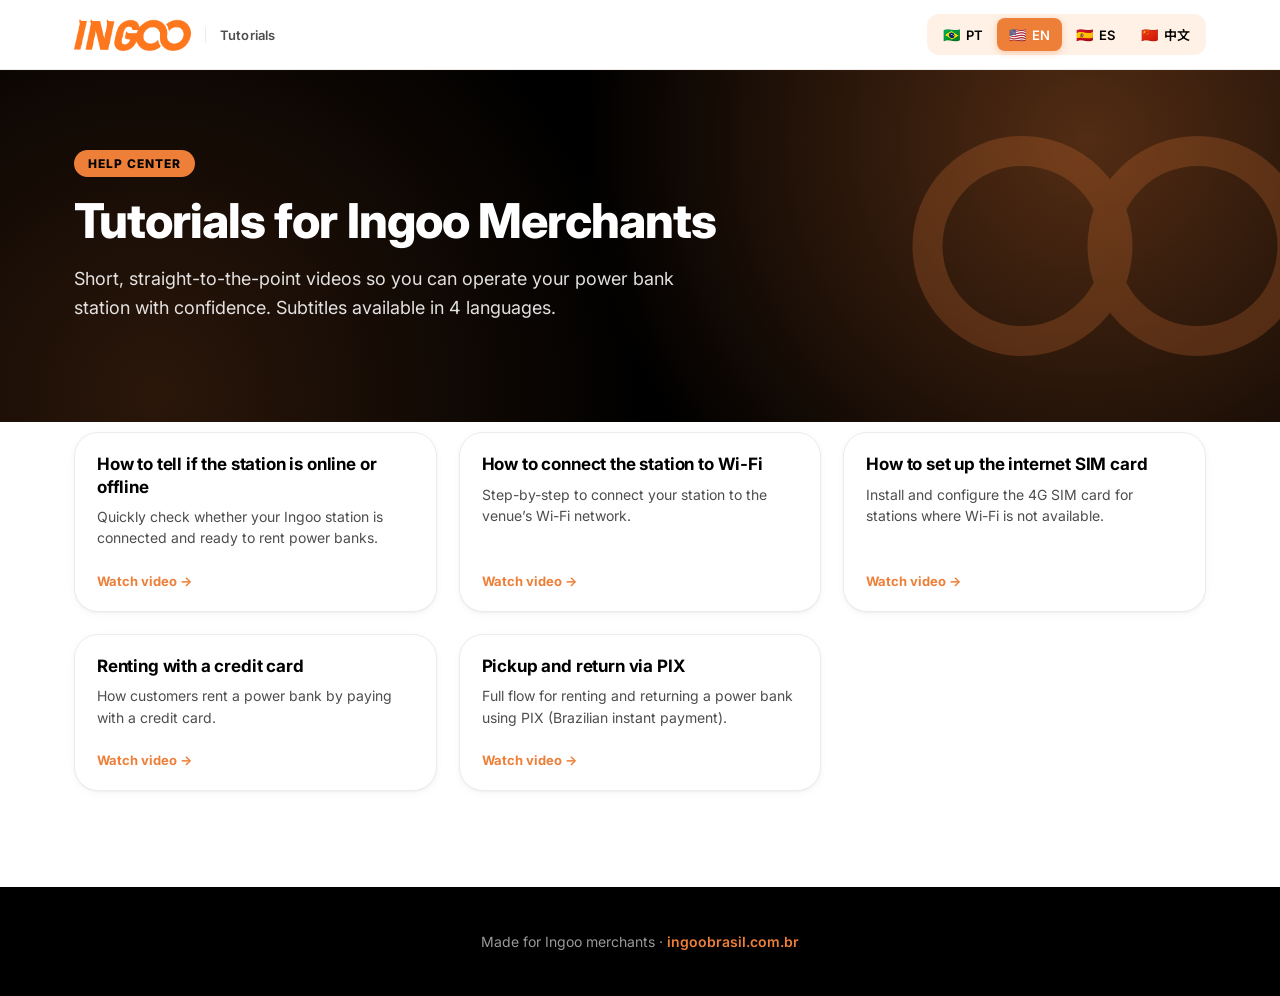
==== docs/index.html @ 46e0332b "Identidade visual Ingoo: logo no header, paleta laranja/preto/branco - Header branco com logo oficia" ====
<!DOCTYPE html>
<html lang="pt-BR">
<head>
  <meta charset="UTF-8" />
  <meta name="viewport" content="width=device-width, initial-scale=1.0" />
  <meta name="theme-color" content="#ED7F39" />
  <title>Ingoo · Tutoriais para Comerciantes</title>
  <meta name="description" content="Aprenda a operar sua máquina Ingoo: WiFi, chip, status online/offline, aluguel no cartão e retirada via PIX." />
  <link rel="preconnect" href="https://fonts.googleapis.com" />
  <link rel="preconnect" href="https://fonts.gstatic.com" crossorigin />
  <link href="https://fonts.googleapis.com/css2?family=Inter:wght@400;500;600;700;800&family=Noto+Sans+SC:wght@400;600;700&display=swap" rel="stylesheet" />
  <link rel="stylesheet" href="styles.css" />
  <link rel="icon" type="image/svg+xml" href="data:image/svg+xml,%3Csvg xmlns='http://www.w3.org/2000/svg' viewBox='0 0 64 64'%3E%3Crect width='64' height='64' rx='14' fill='%23ED7F39'/%3E%3Cg fill='%23fff' transform='translate(8 22)'%3E%3Ccircle cx='28' cy='10' r='9' fill='none' stroke='%23fff' stroke-width='4'/%3E%3Ccircle cx='42' cy='10' r='9' fill='none' stroke='%23fff' stroke-width='4'/%3E%3C/g%3E%3C/svg%3E" />
</head>
<body>
  <header class="site-header">
    <div class="container header-inner">
      <a href="#" class="brand" aria-label="Ingoo">
        <img class="brand-logo" src="images/ingoo-logo.png" alt="Ingoo" width="120" height="33" />
        <span class="brand-sub" data-i18n="brand_sub">Tutoriais</span>
      </a>
      <nav class="lang-switcher" aria-label="Idioma">
        <button class="lang-btn" data-lang="pt" aria-pressed="true">
          <span class="flag">🇧🇷</span><span>PT</span>
        </button>
        <button class="lang-btn" data-lang="en" aria-pressed="false">
          <span class="flag">🇺🇸</span><span>EN</span>
        </button>
        <button class="lang-btn" data-lang="es" aria-pressed="false">
          <span class="flag">🇪🇸</span><span>ES</span>
        </button>
        <button class="lang-btn" data-lang="zh" aria-pressed="false">
          <span class="flag">🇨🇳</span><span>中文</span>
        </button>
      </nav>
    </div>
  </header>

  <main>
    <section class="hero">
      <div class="container">
        <span class="eyebrow" data-i18n="hero_eyebrow">Central de ajuda</span>
        <h1 data-i18n="hero_title">Tutoriais para Comerciantes Ingoo</h1>
        <p class="hero-sub" data-i18n="hero_sub">
          Vídeos curtos e diretos para você operar sua máquina de power bank com confiança.
          Legendas disponíveis em 4 idiomas.
        </p>
      </div>
    </section>

    <section class="grid-section">
      <div class="container">
        <div class="tutorials-grid" id="tutorialsGrid"></div>
      </div>
    </section>
  </main>

  <div class="modal" id="videoModal" role="dialog" aria-modal="true" aria-hidden="true">
    <div class="modal-backdrop" data-close></div>
    <div class="modal-content">
      <button class="modal-close" data-close aria-label="Close">×</button>
      <h2 class="modal-title" id="modalTitle"></h2>
      <video id="modalVideo" controls preload="metadata" crossorigin="anonymous" playsinline></video>
      <p class="modal-hint" data-i18n="modal_hint">Dica: ative as legendas no botão CC do player.</p>
    </div>
  </div>

  <footer class="site-footer">
    <div class="container">
      <p>
        <span data-i18n="footer_made">Feito para os comerciantes Ingoo</span>
        · <a href="https://ingoobrasil.com.br" target="_blank" rel="noopener">ingoobrasil.com.br</a>
      </p>
    </div>
  </footer>

  <script src="i18n.js"></script>
  <script src="app.js"></script>
</body>
</html>
---- docs/styles.css ----
:root {
  /* Identidade Ingoo — laranja, preto, branco */
  --ingoo: #ED7F39;          /* laranja Ingoo (amostrado da logo oficial) */
  --ingoo-dark: #C95F1A;     /* laranja queimado (hover/sombras) */
  --ingoo-soft: #FFF1E5;     /* laranja muito claro (background suave) */
  --ingoo-tint: #FFE0C7;

  --surface: #ffffff;        /* branco puro */
  --surface-2: #ffffff;
  --ink: #000000;            /* preto puro */
  --ink-2: #4d4d4d;          /* preto suavizado para texto secundário */
  --line: #ECECEC;           /* cinza muito claro neutro */

  --radius: 16px;
  --radius-lg: 24px;
  --shadow-sm: 0 1px 2px rgba(0, 0, 0, .04), 0 2px 8px rgba(0, 0, 0, .04);
  --shadow-md: 0 6px 16px rgba(0, 0, 0, .08), 0 16px 40px rgba(0, 0, 0, .08);
}

* { box-sizing: border-box; }

html, body {
  margin: 0;
  padding: 0;
  font-family: 'Inter', 'Noto Sans SC', -apple-system, BlinkMacSystemFont, system-ui, sans-serif;
  color: var(--ink);
  background: var(--surface-2);
  -webkit-font-smoothing: antialiased;
  -moz-osx-font-smoothing: grayscale;
}

html[lang="zh"] body { font-family: 'Noto Sans SC', 'Inter', system-ui, sans-serif; }

body { min-height: 100vh; display: flex; flex-direction: column; }

.container {
  max-width: 1180px;
  margin: 0 auto;
  padding: 0 24px;
  width: 100%;
}

main { flex: 1; }

/* Header — branco, sticky, com logo Ingoo laranja */
.site-header {
  background: #fff;
  position: sticky;
  top: 0;
  z-index: 50;
  border-bottom: 1px solid var(--line);
  box-shadow: 0 1px 0 rgba(237, 127, 57, .04);
}
.header-inner {
  display: flex;
  align-items: center;
  justify-content: space-between;
  padding: 14px 24px;
  gap: 16px;
}
.brand {
  display: flex;
  align-items: center;
  gap: 14px;
  text-decoration: none;
  color: var(--ink);
}
.brand-logo {
  height: 32px;
  width: auto;
  display: block;
}
.brand-sub {
  font-size: 13px;
  font-weight: 600;
  color: var(--ink-2);
  padding-left: 14px;
  border-left: 1px solid var(--line);
  letter-spacing: .01em;
}

.lang-switcher {
  display: flex;
  gap: 2px;
  background: var(--ingoo-soft);
  padding: 4px;
  border-radius: 12px;
}
.lang-btn {
  display: inline-flex;
  align-items: center;
  gap: 6px;
  border: 0;
  background: transparent;
  color: var(--ingoo-deep);
  padding: 7px 12px;
  border-radius: 8px;
  font-weight: 600;
  font-size: 13px;
  cursor: pointer;
  font-family: inherit;
  transition: background .15s ease, color .15s ease, transform .15s ease;
}
.lang-btn:hover { background: rgba(237, 127, 57, .12); }
.lang-btn[aria-pressed="true"] {
  background: var(--ingoo);
  color: #fff;
  box-shadow: 0 2px 6px rgba(237, 127, 57, .35);
}
.lang-btn .flag { font-size: 14px; line-height: 1; }

/* Hero — preto sólido com acentos laranja */
.hero {
  background: #000;
  color: #fff;
  padding: 80px 0 100px;
  position: relative;
  overflow: hidden;
}
.hero::before {
  content: '';
  position: absolute;
  inset: 0;
  background:
    radial-gradient(circle at 85% 20%, rgba(237, 127, 57, .35) 0%, transparent 45%),
    radial-gradient(circle at 12% 92%, rgba(237, 127, 57, .18) 0%, transparent 42%);
  pointer-events: none;
}
.hero::after {
  /* Infinito laranja ao fundo, referência aos OO da logo */
  content: '';
  position: absolute;
  top: 50%;
  right: -100px;
  width: 540px;
  height: 250px;
  transform: translateY(-50%);
  background: url("data:image/svg+xml;utf8,<svg xmlns='http://www.w3.org/2000/svg' viewBox='0 0 200 100'><g fill='none' stroke='%23ED7F39' stroke-width='12' stroke-linecap='round'><circle cx='65' cy='50' r='38'/><circle cx='135' cy='50' r='38'/></g></svg>") no-repeat center / contain;
  opacity: .22;
  pointer-events: none;
}
.hero .container { position: relative; }
.eyebrow {
  display: inline-block;
  background: var(--ingoo);
  color: #000;
  padding: 6px 14px;
  border-radius: 999px;
  font-size: 12px;
  font-weight: 800;
  text-transform: uppercase;
  letter-spacing: .08em;
  margin-bottom: 18px;
}
.hero h1 {
  font-size: clamp(30px, 4.8vw, 48px);
  font-weight: 800;
  line-height: 1.08;
  letter-spacing: -.02em;
  margin: 0 0 18px;
  max-width: 760px;
}
.hero-sub {
  font-size: clamp(15px, 1.6vw, 18px);
  line-height: 1.6;
  color: rgba(255,255,255,.88);
  max-width: 620px;
  margin: 0;
}

/* Grid */
.grid-section {
  padding: 60px 0 96px;
  margin-top: -50px;
}
.tutorials-grid {
  display: grid;
  grid-template-columns: repeat(auto-fill, minmax(290px, 1fr));
  gap: 22px;
}

.card {
  background: var(--surface);
  border: 1px solid var(--line);
  border-radius: var(--radius-lg);
  overflow: hidden;
  display: flex;
  flex-direction: column;
  cursor: pointer;
  transition: transform .2s ease, box-shadow .2s ease, border-color .2s ease;
  box-shadow: var(--shadow-sm);
  text-align: left;
  font-family: inherit;
  color: inherit;
  padding: 0;
  width: 100%;
}
.card:hover {
  transform: translateY(-4px);
  box-shadow: var(--shadow-md);
  border-color: var(--ingoo-tint);
}
.card-thumb {
  position: relative;
  aspect-ratio: 16 / 10;
  background: #000;
  overflow: hidden;
}
.card-thumb svg.bg {
  position: absolute;
  inset: 0;
  width: 100%;
  height: 100%;
  opacity: .9;
}
.card-thumb .play {
  position: absolute;
  inset: 0;
  display: grid;
  place-items: center;
}
.card-thumb .play span {
  width: 60px;
  height: 60px;
  background: var(--ingoo);
  color: #fff;
  border-radius: 50%;
  display: grid;
  place-items: center;
  box-shadow: 0 10px 24px rgba(0,0,0,.35);
  transition: transform .2s ease, background .2s ease;
}
.card:hover .play span { background: #fff; color: var(--ingoo); }
.card:hover .play span { transform: scale(1.08); background: #fff; color: var(--ingoo); }
.card-thumb .play span::before {
  content: '';
  display: block;
  width: 0;
  height: 0;
  margin-left: 4px;
  border-left: 15px solid currentColor;
  border-top: 10px solid transparent;
  border-bottom: 10px solid transparent;
}
.card-thumb .badge {
  position: absolute;
  top: 14px;
  left: 14px;
  background: var(--ingoo);
  color: #000;
  font-size: 11px;
  font-weight: 800;
  padding: 5px 10px;
  border-radius: 999px;
  letter-spacing: .04em;
  text-transform: uppercase;
}
.card-body {
  padding: 20px 22px 22px;
  display: flex;
  flex-direction: column;
  gap: 8px;
  flex: 1;
}
.card-title {
  font-size: 17px;
  font-weight: 700;
  line-height: 1.3;
  margin: 0;
  letter-spacing: -.01em;
  color: var(--ink);
}
.card-desc {
  margin: 0;
  color: var(--ink-2);
  font-size: 14px;
  line-height: 1.55;
}
.card-foot {
  margin-top: auto;
  padding-top: 16px;
  display: flex;
  align-items: center;
  gap: 8px;
  color: var(--ingoo);
  font-weight: 700;
  font-size: 13px;
}

/* Modal */
.modal {
  position: fixed;
  inset: 0;
  z-index: 100;
  display: none;
  align-items: center;
  justify-content: center;
  padding: 16px;
}
.modal.open { display: flex; }
.modal-backdrop {
  position: absolute;
  inset: 0;
  background: rgba(0, 0, 0, .72);
  backdrop-filter: blur(6px);
}
.modal-content {
  position: relative;
  background: #000;
  border-radius: 20px;
  overflow: hidden;
  width: 100%;
  max-width: 960px;
  max-height: 90vh;
  display: flex;
  flex-direction: column;
  box-shadow: 0 30px 80px rgba(0,0,0,.45);
  animation: pop .2s ease;
}
@keyframes pop {
  from { transform: scale(.96); opacity: 0; }
  to { transform: scale(1); opacity: 1; }
}
.modal-title {
  color: #fff;
  margin: 0;
  padding: 18px 56px 18px 22px;
  font-size: 16px;
  font-weight: 600;
  background: rgba(255,255,255,.04);
  border-bottom: 1px solid rgba(255,255,255,.06);
}
.modal-close {
  position: absolute;
  top: 10px;
  right: 12px;
  background: rgba(255,255,255,.12);
  border: 0;
  color: #fff;
  width: 36px;
  height: 36px;
  border-radius: 50%;
  font-size: 22px;
  line-height: 1;
  cursor: pointer;
  z-index: 2;
  transition: background .15s;
}
.modal-close:hover { background: var(--ingoo); }
#modalVideo {
  width: 100%;
  max-height: 70vh;
  background: #000;
  display: block;
}
.modal-hint {
  color: rgba(255,255,255,.65);
  margin: 0;
  padding: 12px 22px 16px;
  font-size: 13px;
  background: rgba(255,255,255,.02);
}

/* Footer */
.site-footer {
  background: #000;
  color: rgba(255,255,255,.6);
  padding: 32px 0;
  font-size: 14px;
  text-align: center;
}
.site-footer a { color: var(--ingoo); text-decoration: none; font-weight: 600; }
.site-footer a:hover { color: #fff; text-decoration: underline; }

@media (max-width: 540px) {
  .hero { padding: 56px 0 72px; }
  .hero::after { display: none; }
  .grid-section { padding: 36px 0 64px; }
  .header-inner { padding: 12px 16px; }
  .brand-logo { height: 26px; }
  .brand-sub { display: none; }
  .lang-btn { padding: 6px 8px; font-size: 12px; }
  .lang-btn .flag { display: none; }
}
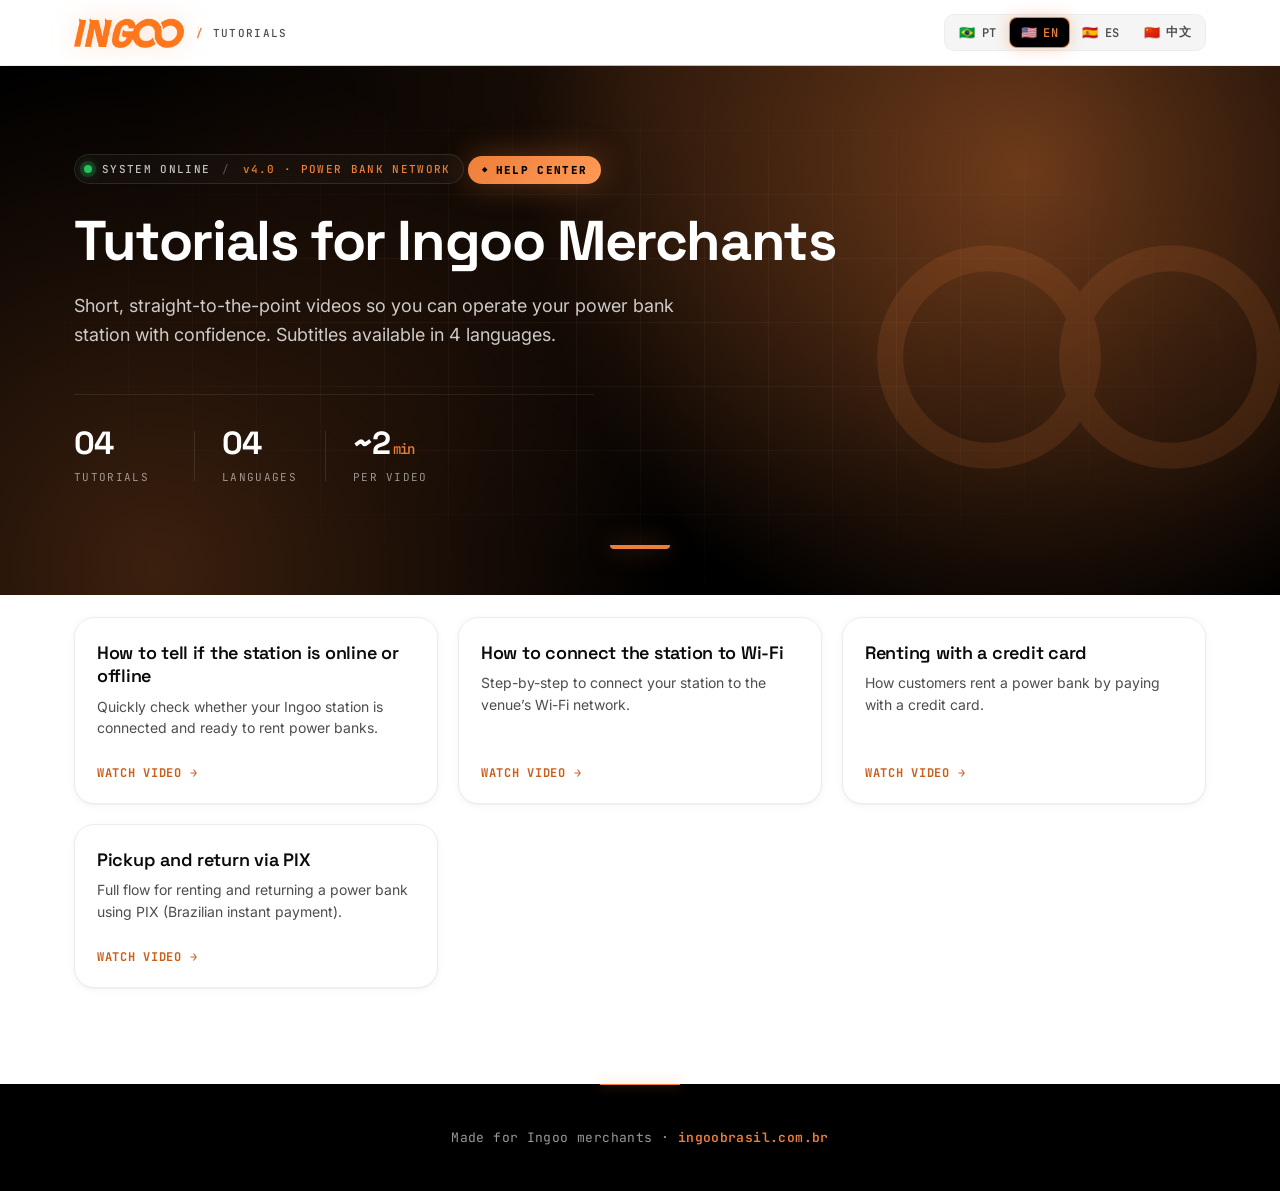
==== commit b2974a0d: "Visual mais tecnológico + remover tutorial do chip - Hero com grid sutil de fundo + glow laranja rad" ====
--- a/docs/index.html
+++ b/docs/index.html
@@ -8,7 +8,7 @@
   <meta name="description" content="Aprenda a operar sua máquina Ingoo: WiFi, chip, status online/offline, aluguel no cartão e retirada via PIX." />
   <link rel="preconnect" href="https://fonts.googleapis.com" />
   <link rel="preconnect" href="https://fonts.gstatic.com" crossorigin />
-  <link href="https://fonts.googleapis.com/css2?family=Inter:wght@400;500;600;700;800&family=Noto+Sans+SC:wght@400;600;700&display=swap" rel="stylesheet" />
+  <link href="https://fonts.googleapis.com/css2?family=Inter:wght@400;500;600;700;800&family=Space+Grotesk:wght@500;600;700&family=JetBrains+Mono:wght@400;500;600&family=Noto+Sans+SC:wght@400;600;700&display=swap" rel="stylesheet" />
   <link rel="stylesheet" href="styles.css" />
   <link rel="icon" type="image/svg+xml" href="data:image/svg+xml,%3Csvg xmlns='http://www.w3.org/2000/svg' viewBox='0 0 64 64'%3E%3Crect width='64' height='64' rx='14' fill='%23ED7F39'/%3E%3Cg fill='%23fff' transform='translate(8 22)'%3E%3Ccircle cx='28' cy='10' r='9' fill='none' stroke='%23fff' stroke-width='4'/%3E%3Ccircle cx='42' cy='10' r='9' fill='none' stroke='%23fff' stroke-width='4'/%3E%3C/g%3E%3C/svg%3E" />
 </head>
@@ -38,13 +38,34 @@
 
   <main>
     <section class="hero">
+      <div class="hero-grid" aria-hidden="true"></div>
       <div class="container">
+        <div class="hero-status">
+          <span class="status-dot"></span>
+          <span class="status-label" data-i18n="hero_status">SISTEMA ONLINE</span>
+          <span class="status-sep">/</span>
+          <span class="status-meta" data-i18n="hero_meta">v4.0 · POWER BANK NETWORK</span>
+        </div>
         <span class="eyebrow" data-i18n="hero_eyebrow">Central de ajuda</span>
         <h1 data-i18n="hero_title">Tutoriais para Comerciantes Ingoo</h1>
         <p class="hero-sub" data-i18n="hero_sub">
           Vídeos curtos e diretos para você operar sua máquina de power bank com confiança.
           Legendas disponíveis em 4 idiomas.
         </p>
+        <div class="hero-stats">
+          <div class="stat">
+            <span class="stat-num">04</span>
+            <span class="stat-label" data-i18n="stat_videos">Tutoriais</span>
+          </div>
+          <div class="stat">
+            <span class="stat-num">04</span>
+            <span class="stat-label" data-i18n="stat_langs">Idiomas</span>
+          </div>
+          <div class="stat">
+            <span class="stat-num">~2<i>min</i></span>
+            <span class="stat-label" data-i18n="stat_duration">por vídeo</span>
+          </div>
+        </div>
       </div>
     </section>
 
--- a/docs/styles.css
+++ b/docs/styles.css
@@ -1,20 +1,26 @@
 :root {
   /* Identidade Ingoo — laranja, preto, branco */
-  --ingoo: #ED7F39;          /* laranja Ingoo (amostrado da logo oficial) */
-  --ingoo-dark: #C95F1A;     /* laranja queimado (hover/sombras) */
-  --ingoo-soft: #FFF1E5;     /* laranja muito claro (background suave) */
+  --ingoo: #ED7F39;
+  --ingoo-bright: #FF9A56;
+  --ingoo-dark: #C95F1A;
+  --ingoo-deep: #1a0d05;
+  --ingoo-soft: #FFF1E5;
   --ingoo-tint: #FFE0C7;
 
-  --surface: #ffffff;        /* branco puro */
+  --surface: #ffffff;
   --surface-2: #ffffff;
-  --ink: #000000;            /* preto puro */
-  --ink-2: #4d4d4d;          /* preto suavizado para texto secundário */
-  --line: #ECECEC;           /* cinza muito claro neutro */
-
-  --radius: 16px;
-  --radius-lg: 24px;
+  --ink: #0A0A0A;
+  --ink-2: #4d4d4d;
+  --line: #EDEDED;
+
+  --mono: 'JetBrains Mono', 'SF Mono', 'Menlo', monospace;
+  --display: 'Space Grotesk', 'Inter', system-ui, sans-serif;
+
+  --radius: 14px;
+  --radius-lg: 20px;
   --shadow-sm: 0 1px 2px rgba(0, 0, 0, .04), 0 2px 8px rgba(0, 0, 0, .04);
   --shadow-md: 0 6px 16px rgba(0, 0, 0, .08), 0 16px 40px rgba(0, 0, 0, .08);
+  --glow: 0 0 0 1px rgba(237, 127, 57, .3), 0 0 32px rgba(237, 127, 57, .25);
 }
 
 * { box-sizing: border-box; }
@@ -42,14 +48,23 @@
 
 main { flex: 1; }
 
-/* Header — branco, sticky, com logo Ingoo laranja */
+/* ============== HEADER ============== */
 .site-header {
-  background: #fff;
+  background: rgba(255, 255, 255, .85);
+  backdrop-filter: saturate(180%) blur(14px);
+  -webkit-backdrop-filter: saturate(180%) blur(14px);
   position: sticky;
   top: 0;
   z-index: 50;
   border-bottom: 1px solid var(--line);
-  box-shadow: 0 1px 0 rgba(237, 127, 57, .04);
+}
+.site-header::after {
+  content: '';
+  position: absolute;
+  left: 0; right: 0; bottom: -1px;
+  height: 1px;
+  background: linear-gradient(90deg, transparent 0%, var(--ingoo) 50%, transparent 100%);
+  opacity: .6;
 }
 .header-inner {
   display: flex;
@@ -66,25 +81,39 @@
   color: var(--ink);
 }
 .brand-logo {
-  height: 32px;
+  height: 30px;
   width: auto;
   display: block;
+  filter: drop-shadow(0 0 12px rgba(237, 127, 57, .25));
 }
 .brand-sub {
-  font-size: 13px;
-  font-weight: 600;
+  font-family: var(--mono);
+  font-size: 11px;
+  font-weight: 500;
+  text-transform: uppercase;
+  letter-spacing: .12em;
   color: var(--ink-2);
   padding-left: 14px;
   border-left: 1px solid var(--line);
-  letter-spacing: .01em;
+  position: relative;
+}
+.brand-sub::before {
+  content: '/';
+  position: absolute;
+  left: -3px;
+  top: 50%;
+  transform: translateY(-50%);
+  color: var(--ingoo);
+  font-weight: 700;
 }
 
 .lang-switcher {
   display: flex;
   gap: 2px;
-  background: var(--ingoo-soft);
-  padding: 4px;
-  border-radius: 12px;
+  background: #f5f5f5;
+  padding: 3px;
+  border-radius: 10px;
+  border: 1px solid var(--line);
 }
 .lang-btn {
   display: inline-flex;
@@ -92,102 +121,232 @@
   gap: 6px;
   border: 0;
   background: transparent;
-  color: var(--ingoo-deep);
-  padding: 7px 12px;
-  border-radius: 8px;
+  color: var(--ink-2);
+  padding: 6px 11px;
+  border-radius: 7px;
   font-weight: 600;
-  font-size: 13px;
+  font-size: 12px;
+  font-family: var(--mono);
+  letter-spacing: .04em;
   cursor: pointer;
-  font-family: inherit;
-  transition: background .15s ease, color .15s ease, transform .15s ease;
-}
-.lang-btn:hover { background: rgba(237, 127, 57, .12); }
+  transition: background .15s, color .15s, box-shadow .15s;
+}
+.lang-btn:hover { background: rgba(237, 127, 57, .1); color: var(--ingoo-dark); }
 .lang-btn[aria-pressed="true"] {
-  background: var(--ingoo);
+  background: #000;
   color: #fff;
-  box-shadow: 0 2px 6px rgba(237, 127, 57, .35);
-}
-.lang-btn .flag { font-size: 14px; line-height: 1; }
-
-/* Hero — preto sólido com acentos laranja */
+  box-shadow: 0 0 0 1px var(--ingoo), 0 0 16px rgba(237, 127, 57, .4);
+}
+.lang-btn[aria-pressed="true"] span:not(.flag) { color: var(--ingoo); }
+.lang-btn .flag { font-size: 13px; line-height: 1; }
+
+/* ============== HERO ============== */
 .hero {
   background: #000;
   color: #fff;
-  padding: 80px 0 100px;
+  padding: 88px 0 110px;
   position: relative;
   overflow: hidden;
+}
+.hero-grid {
+  position: absolute;
+  inset: 0;
+  background-image:
+    linear-gradient(rgba(255,255,255,.04) 1px, transparent 1px),
+    linear-gradient(90deg, rgba(255,255,255,.04) 1px, transparent 1px);
+  background-size: 64px 64px;
+  mask-image: radial-gradient(ellipse at 50% 50%, #000 30%, transparent 75%);
+  -webkit-mask-image: radial-gradient(ellipse at 50% 50%, #000 30%, transparent 75%);
+  pointer-events: none;
 }
 .hero::before {
   content: '';
   position: absolute;
   inset: 0;
   background:
-    radial-gradient(circle at 85% 20%, rgba(237, 127, 57, .35) 0%, transparent 45%),
-    radial-gradient(circle at 12% 92%, rgba(237, 127, 57, .18) 0%, transparent 42%);
+    radial-gradient(circle at 80% 20%, rgba(237, 127, 57, .45) 0%, transparent 45%),
+    radial-gradient(circle at 12% 95%, rgba(237, 127, 57, .25) 0%, transparent 42%),
+    radial-gradient(circle at 50% 0%, rgba(237, 127, 57, .12) 0%, transparent 60%);
   pointer-events: none;
 }
 .hero::after {
-  /* Infinito laranja ao fundo, referência aos OO da logo */
-  content: '';
-  position: absolute;
-  top: 50%;
-  right: -100px;
-  width: 540px;
-  height: 250px;
+  /* Infinito laranja decorativo */
+  content: '';
+  position: absolute;
+  top: 55%;
+  right: -80px;
+  width: 560px;
+  height: 260px;
   transform: translateY(-50%);
-  background: url("data:image/svg+xml;utf8,<svg xmlns='http://www.w3.org/2000/svg' viewBox='0 0 200 100'><g fill='none' stroke='%23ED7F39' stroke-width='12' stroke-linecap='round'><circle cx='65' cy='50' r='38'/><circle cx='135' cy='50' r='38'/></g></svg>") no-repeat center / contain;
-  opacity: .22;
+  background: url("data:image/svg+xml;utf8,<svg xmlns='http://www.w3.org/2000/svg' viewBox='0 0 200 100'><g fill='none' stroke='%23ED7F39' stroke-width='10' stroke-linecap='round'><circle cx='65' cy='50' r='38'/><circle cx='135' cy='50' r='38'/></g></svg>") no-repeat center / contain;
+  opacity: .14;
   pointer-events: none;
+  filter: drop-shadow(0 0 40px rgba(237, 127, 57, .4));
 }
 .hero .container { position: relative; }
+
+/* Status bar */
+.hero-status {
+  display: inline-flex;
+  align-items: center;
+  gap: 10px;
+  font-family: var(--mono);
+  font-size: 11px;
+  font-weight: 500;
+  letter-spacing: .12em;
+  color: rgba(255,255,255,.75);
+  margin-bottom: 28px;
+  padding: 7px 12px 7px 9px;
+  border: 1px solid rgba(255,255,255,.1);
+  border-radius: 999px;
+  background: rgba(255,255,255,.03);
+  backdrop-filter: blur(8px);
+}
+.status-dot {
+  width: 8px;
+  height: 8px;
+  border-radius: 50%;
+  background: #22c55e;
+  box-shadow: 0 0 0 4px rgba(34, 197, 94, .18), 0 0 12px rgba(34, 197, 94, .8);
+  animation: pulse 2s ease-in-out infinite;
+}
+@keyframes pulse {
+  0%, 100% { box-shadow: 0 0 0 4px rgba(34, 197, 94, .18), 0 0 12px rgba(34, 197, 94, .8); }
+  50%      { box-shadow: 0 0 0 6px rgba(34, 197, 94, .26), 0 0 18px rgba(34, 197, 94, 1); }
+}
+.status-sep {
+  opacity: .35;
+  margin: 0 2px;
+}
+.status-meta { color: var(--ingoo); }
+
 .eyebrow {
-  display: inline-block;
-  background: var(--ingoo);
+  display: inline-flex;
+  align-items: center;
+  gap: 8px;
+  background: linear-gradient(135deg, var(--ingoo) 0%, var(--ingoo-bright) 100%);
   color: #000;
-  padding: 6px 14px;
+  padding: 7px 14px;
   border-radius: 999px;
-  font-size: 12px;
+  font-size: 11px;
   font-weight: 800;
   text-transform: uppercase;
-  letter-spacing: .08em;
-  margin-bottom: 18px;
-}
+  letter-spacing: .12em;
+  margin-bottom: 22px;
+  font-family: var(--mono);
+  box-shadow: 0 0 32px rgba(237, 127, 57, .35);
+}
+.eyebrow::before {
+  content: '◆';
+  font-size: 9px;
+}
+
 .hero h1 {
-  font-size: clamp(30px, 4.8vw, 48px);
-  font-weight: 800;
-  line-height: 1.08;
-  letter-spacing: -.02em;
-  margin: 0 0 18px;
-  max-width: 760px;
+  font-family: var(--display);
+  font-size: clamp(34px, 5.4vw, 56px);
+  font-weight: 700;
+  line-height: 1.04;
+  letter-spacing: -.025em;
+  margin: 0 0 22px;
+  max-width: 780px;
+}
+.hero h1 .hl {
+  background: linear-gradient(135deg, var(--ingoo) 0%, var(--ingoo-bright) 100%);
+  -webkit-background-clip: text;
+  background-clip: text;
+  color: transparent;
 }
 .hero-sub {
   font-size: clamp(15px, 1.6vw, 18px);
   line-height: 1.6;
-  color: rgba(255,255,255,.88);
+  color: rgba(255,255,255,.78);
   max-width: 620px;
-  margin: 0;
-}
-
-/* Grid */
+  margin: 0 0 44px;
+}
+
+.hero-stats {
+  display: grid;
+  grid-template-columns: repeat(3, minmax(120px, max-content));
+  gap: 0;
+  padding-top: 32px;
+  border-top: 1px solid rgba(255,255,255,.08);
+  max-width: 520px;
+}
+.stat {
+  position: relative;
+  padding: 0 28px;
+}
+.stat:first-child { padding-left: 0; }
+.stat + .stat::before {
+  content: '';
+  position: absolute;
+  left: 0;
+  top: 4px;
+  bottom: 4px;
+  width: 1px;
+  background: rgba(255,255,255,.1);
+}
+.stat-num {
+  display: block;
+  font-family: var(--display);
+  font-weight: 700;
+  font-size: 32px;
+  letter-spacing: -.02em;
+  color: #fff;
+  line-height: 1;
+  margin-bottom: 6px;
+}
+.stat-num i {
+  font-style: normal;
+  font-family: var(--mono);
+  font-size: 14px;
+  font-weight: 500;
+  color: var(--ingoo);
+  margin-left: 2px;
+}
+.stat-label {
+  font-family: var(--mono);
+  font-size: 11px;
+  text-transform: uppercase;
+  letter-spacing: .12em;
+  color: rgba(255,255,255,.55);
+}
+
+/* ============== GRID ============== */
 .grid-section {
-  padding: 60px 0 96px;
+  padding: 72px 0 96px;
   margin-top: -50px;
+  position: relative;
+}
+.grid-section::before {
+  content: '';
+  position: absolute;
+  top: 0;
+  left: 50%;
+  transform: translateX(-50%);
+  width: 60px;
+  height: 4px;
+  background: var(--ingoo);
+  border-radius: 0 0 4px 4px;
+  box-shadow: 0 0 24px rgba(237, 127, 57, .5);
 }
 .tutorials-grid {
   display: grid;
   grid-template-columns: repeat(auto-fill, minmax(290px, 1fr));
-  gap: 22px;
+  gap: 20px;
 }
 
 .card {
+  --c-border: var(--line);
+  position: relative;
   background: var(--surface);
-  border: 1px solid var(--line);
+  border: 1px solid var(--c-border);
   border-radius: var(--radius-lg);
   overflow: hidden;
   display: flex;
   flex-direction: column;
   cursor: pointer;
-  transition: transform .2s ease, box-shadow .2s ease, border-color .2s ease;
+  transition: transform .25s ease, border-color .25s ease, box-shadow .25s ease;
   box-shadow: var(--shadow-sm);
   text-align: left;
   font-family: inherit;
@@ -195,24 +354,41 @@
   padding: 0;
   width: 100%;
 }
+.card::before {
+  /* Glow border on hover */
+  content: '';
+  position: absolute;
+  inset: -1px;
+  border-radius: var(--radius-lg);
+  padding: 1px;
+  background: linear-gradient(135deg, var(--ingoo), transparent 40%, transparent 60%, var(--ingoo));
+  -webkit-mask: linear-gradient(#000 0 0) content-box, linear-gradient(#000 0 0);
+  -webkit-mask-composite: xor;
+          mask-composite: exclude;
+  opacity: 0;
+  transition: opacity .25s ease;
+  pointer-events: none;
+}
 .card:hover {
   transform: translateY(-4px);
-  box-shadow: var(--shadow-md);
-  border-color: var(--ingoo-tint);
-}
+  box-shadow: 0 12px 32px rgba(0,0,0,.08), 0 0 0 1px rgba(237,127,57,.15), 0 24px 60px rgba(237,127,57,.12);
+}
+.card:hover::before { opacity: 1; }
 .card-thumb {
   position: relative;
   aspect-ratio: 16 / 10;
   background: #000;
   overflow: hidden;
+  border-bottom: 1px solid rgba(237, 127, 57, .15);
 }
 .card-thumb svg.bg {
   position: absolute;
   inset: 0;
   width: 100%;
   height: 100%;
-  opacity: .9;
-}
+  transition: transform .4s ease;
+}
+.card:hover .card-thumb svg.bg { transform: scale(1.04); }
 .card-thumb .play {
   position: absolute;
   inset: 0;
@@ -220,27 +396,31 @@
   place-items: center;
 }
 .card-thumb .play span {
-  width: 60px;
-  height: 60px;
+  width: 56px;
+  height: 56px;
   background: var(--ingoo);
-  color: #fff;
+  color: #000;
   border-radius: 50%;
   display: grid;
   place-items: center;
-  box-shadow: 0 10px 24px rgba(0,0,0,.35);
-  transition: transform .2s ease, background .2s ease;
-}
-.card:hover .play span { background: #fff; color: var(--ingoo); }
-.card:hover .play span { transform: scale(1.08); background: #fff; color: var(--ingoo); }
+  box-shadow: 0 8px 20px rgba(237, 127, 57, .4), 0 0 0 8px rgba(237, 127, 57, .12);
+  transition: transform .25s ease, background .2s, box-shadow .25s;
+}
+.card:hover .play span {
+  transform: scale(1.1);
+  background: #fff;
+  color: var(--ingoo);
+  box-shadow: 0 12px 28px rgba(237, 127, 57, .6), 0 0 0 12px rgba(237, 127, 57, .18);
+}
 .card-thumb .play span::before {
   content: '';
   display: block;
   width: 0;
   height: 0;
   margin-left: 4px;
-  border-left: 15px solid currentColor;
-  border-top: 10px solid transparent;
-  border-bottom: 10px solid transparent;
+  border-left: 14px solid currentColor;
+  border-top: 9px solid transparent;
+  border-bottom: 9px solid transparent;
 }
 .card-thumb .badge {
   position: absolute;
@@ -248,26 +428,48 @@
   left: 14px;
   background: var(--ingoo);
   color: #000;
-  font-size: 11px;
+  font-size: 10px;
   font-weight: 800;
-  padding: 5px 10px;
-  border-radius: 999px;
+  padding: 4px 9px;
+  border-radius: 4px;
+  letter-spacing: .12em;
+  text-transform: uppercase;
+  font-family: var(--mono);
+}
+.card-thumb .card-index {
+  position: absolute;
+  top: 14px;
+  right: 14px;
+  color: rgba(255,255,255,.85);
+  font-family: var(--mono);
+  font-size: 12px;
+  font-weight: 600;
   letter-spacing: .04em;
-  text-transform: uppercase;
+  padding: 4px 8px;
+  background: rgba(0,0,0,.4);
+  border: 1px solid rgba(255,255,255,.15);
+  border-radius: 4px;
+  backdrop-filter: blur(4px);
+}
+.card-thumb .card-index em {
+  font-style: normal;
+  color: var(--ingoo);
+  margin-left: 1px;
 }
 .card-body {
-  padding: 20px 22px 22px;
+  padding: 22px 22px 22px;
   display: flex;
   flex-direction: column;
   gap: 8px;
   flex: 1;
 }
 .card-title {
-  font-size: 17px;
-  font-weight: 700;
+  font-family: var(--display);
+  font-size: 18px;
+  font-weight: 600;
   line-height: 1.3;
   margin: 0;
-  letter-spacing: -.01em;
+  letter-spacing: -.015em;
   color: var(--ink);
 }
 .card-desc {
@@ -278,16 +480,24 @@
 }
 .card-foot {
   margin-top: auto;
-  padding-top: 16px;
+  padding-top: 18px;
   display: flex;
   align-items: center;
   gap: 8px;
-  color: var(--ingoo);
+  color: var(--ingoo-dark);
   font-weight: 700;
-  font-size: 13px;
-}
-
-/* Modal */
+  font-size: 12px;
+  font-family: var(--mono);
+  letter-spacing: .06em;
+  text-transform: uppercase;
+}
+.card-foot .arrow {
+  display: inline-block;
+  transition: transform .25s ease;
+}
+.card:hover .card-foot .arrow { transform: translateX(4px); }
+
+/* ============== MODAL ============== */
 .modal {
   position: fixed;
   inset: 0;
@@ -301,52 +511,62 @@
 .modal-backdrop {
   position: absolute;
   inset: 0;
-  background: rgba(0, 0, 0, .72);
-  backdrop-filter: blur(6px);
+  background: rgba(0, 0, 0, .8);
+  backdrop-filter: blur(8px);
 }
 .modal-content {
   position: relative;
   background: #000;
-  border-radius: 20px;
+  border-radius: 18px;
   overflow: hidden;
   width: 100%;
   max-width: 960px;
   max-height: 90vh;
   display: flex;
   flex-direction: column;
-  box-shadow: 0 30px 80px rgba(0,0,0,.45);
-  animation: pop .2s ease;
+  box-shadow: 0 0 0 1px rgba(237, 127, 57, .3), 0 30px 80px rgba(237, 127, 57, .15), 0 30px 80px rgba(0,0,0,.5);
+  animation: pop .25s cubic-bezier(.2, .9, .3, 1.2);
 }
 @keyframes pop {
-  from { transform: scale(.96); opacity: 0; }
-  to { transform: scale(1); opacity: 1; }
+  from { transform: scale(.94) translateY(8px); opacity: 0; }
+  to { transform: scale(1) translateY(0); opacity: 1; }
 }
 .modal-title {
   color: #fff;
   margin: 0;
   padding: 18px 56px 18px 22px;
-  font-size: 16px;
+  font-size: 15px;
   font-weight: 600;
-  background: rgba(255,255,255,.04);
-  border-bottom: 1px solid rgba(255,255,255,.06);
+  font-family: var(--display);
+  background: rgba(255,255,255,.03);
+  border-bottom: 1px solid rgba(237, 127, 57, .15);
+  position: relative;
+}
+.modal-title::before {
+  content: '';
+  position: absolute;
+  left: 0; bottom: -1px;
+  width: 50%;
+  height: 1px;
+  background: linear-gradient(90deg, var(--ingoo) 0%, transparent 100%);
 }
 .modal-close {
   position: absolute;
   top: 10px;
   right: 12px;
-  background: rgba(255,255,255,.12);
-  border: 0;
+  background: rgba(255,255,255,.08);
+  border: 1px solid rgba(255,255,255,.12);
   color: #fff;
-  width: 36px;
-  height: 36px;
-  border-radius: 50%;
-  font-size: 22px;
+  width: 34px;
+  height: 34px;
+  border-radius: 8px;
+  font-size: 20px;
   line-height: 1;
   cursor: pointer;
   z-index: 2;
-  transition: background .15s;
-}
-.modal-close:hover { background: var(--ingoo); }
+  transition: background .15s, border-color .15s, color .15s;
+}
+.modal-close:hover { background: var(--ingoo); border-color: var(--ingoo); color: #000; }
 #modalVideo {
   width: 100%;
   max-height: 70vh;
@@ -354,31 +574,50 @@
   display: block;
 }
 .modal-hint {
-  color: rgba(255,255,255,.65);
+  color: rgba(255,255,255,.55);
   margin: 0;
   padding: 12px 22px 16px;
-  font-size: 13px;
+  font-size: 12px;
+  font-family: var(--mono);
+  letter-spacing: .03em;
   background: rgba(255,255,255,.02);
 }
 
-/* Footer */
+/* ============== FOOTER ============== */
 .site-footer {
   background: #000;
   color: rgba(255,255,255,.6);
   padding: 32px 0;
-  font-size: 14px;
+  font-size: 13px;
   text-align: center;
+  font-family: var(--mono);
+  letter-spacing: .03em;
+  position: relative;
+}
+.site-footer::before {
+  content: '';
+  position: absolute;
+  left: 50%;
+  top: 0;
+  transform: translateX(-50%);
+  width: 80px;
+  height: 1px;
+  background: var(--ingoo);
+  box-shadow: 0 0 12px var(--ingoo);
 }
 .site-footer a { color: var(--ingoo); text-decoration: none; font-weight: 600; }
 .site-footer a:hover { color: #fff; text-decoration: underline; }
 
 @media (max-width: 540px) {
-  .hero { padding: 56px 0 72px; }
+  .hero { padding: 56px 0 80px; }
   .hero::after { display: none; }
-  .grid-section { padding: 36px 0 64px; }
+  .hero-stats { grid-template-columns: repeat(3, 1fr); gap: 0; max-width: 100%; }
+  .stat { padding: 0 12px; }
+  .stat-num { font-size: 26px; }
+  .grid-section { padding: 48px 0 64px; }
   .header-inner { padding: 12px 16px; }
-  .brand-logo { height: 26px; }
+  .brand-logo { height: 24px; }
   .brand-sub { display: none; }
-  .lang-btn { padding: 6px 8px; font-size: 12px; }
+  .lang-btn { padding: 5px 8px; font-size: 11px; }
   .lang-btn .flag { display: none; }
 }
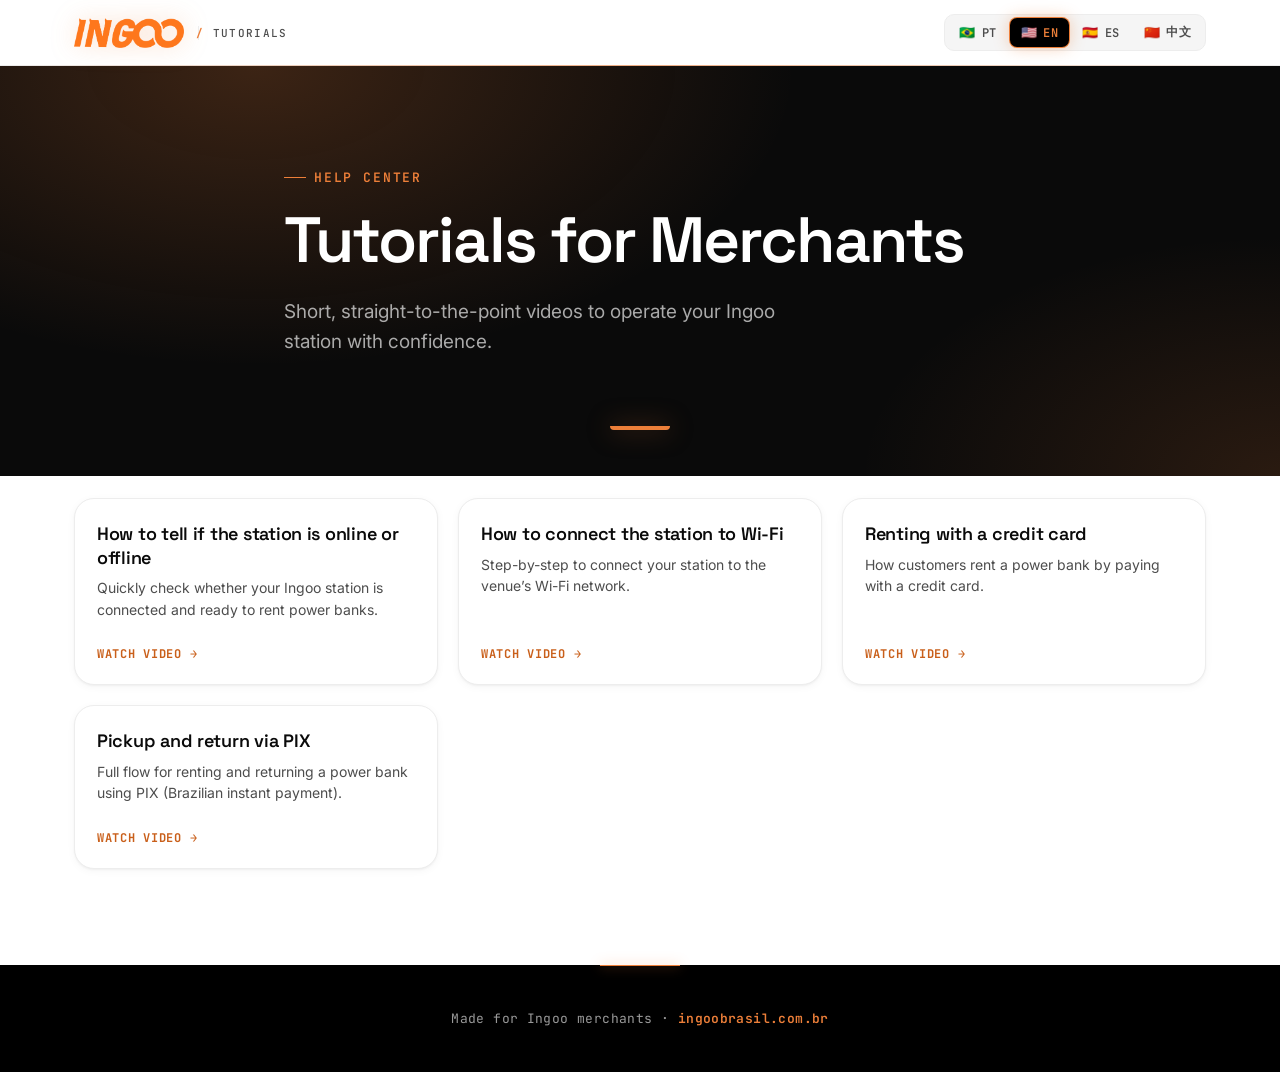
==== commit 73258926: "Hero mais clean: tira status bar, stats e infinito decorativo Banner ficou poluído com excesso de el" ====
--- a/docs/index.html
+++ b/docs/index.html
@@ -38,34 +38,12 @@
 
   <main>
     <section class="hero">
-      <div class="hero-grid" aria-hidden="true"></div>
-      <div class="container">
-        <div class="hero-status">
-          <span class="status-dot"></span>
-          <span class="status-label" data-i18n="hero_status">SISTEMA ONLINE</span>
-          <span class="status-sep">/</span>
-          <span class="status-meta" data-i18n="hero_meta">v4.0 · POWER BANK NETWORK</span>
-        </div>
+      <div class="container hero-inner">
         <span class="eyebrow" data-i18n="hero_eyebrow">Central de ajuda</span>
-        <h1 data-i18n="hero_title">Tutoriais para Comerciantes Ingoo</h1>
+        <h1 data-i18n="hero_title">Tutoriais para Comerciantes</h1>
         <p class="hero-sub" data-i18n="hero_sub">
-          Vídeos curtos e diretos para você operar sua máquina de power bank com confiança.
-          Legendas disponíveis em 4 idiomas.
+          Vídeos curtos e diretos para operar sua máquina Ingoo com confiança.
         </p>
-        <div class="hero-stats">
-          <div class="stat">
-            <span class="stat-num">04</span>
-            <span class="stat-label" data-i18n="stat_videos">Tutoriais</span>
-          </div>
-          <div class="stat">
-            <span class="stat-num">04</span>
-            <span class="stat-label" data-i18n="stat_langs">Idiomas</span>
-          </div>
-          <div class="stat">
-            <span class="stat-num">~2<i>min</i></span>
-            <span class="stat-label" data-i18n="stat_duration">por vídeo</span>
-          </div>
-        </div>
       </div>
     </section>
 
--- a/docs/styles.css
+++ b/docs/styles.css
@@ -142,174 +142,61 @@
 
 /* ============== HERO ============== */
 .hero {
-  background: #000;
+  background: #0a0a0a;
   color: #fff;
-  padding: 88px 0 110px;
+  padding: 96px 0 120px;
   position: relative;
   overflow: hidden;
-}
-.hero-grid {
-  position: absolute;
-  inset: 0;
-  background-image:
-    linear-gradient(rgba(255,255,255,.04) 1px, transparent 1px),
-    linear-gradient(90deg, rgba(255,255,255,.04) 1px, transparent 1px);
-  background-size: 64px 64px;
-  mask-image: radial-gradient(ellipse at 50% 50%, #000 30%, transparent 75%);
-  -webkit-mask-image: radial-gradient(ellipse at 50% 50%, #000 30%, transparent 75%);
-  pointer-events: none;
 }
 .hero::before {
   content: '';
   position: absolute;
   inset: 0;
   background:
-    radial-gradient(circle at 80% 20%, rgba(237, 127, 57, .45) 0%, transparent 45%),
-    radial-gradient(circle at 12% 95%, rgba(237, 127, 57, .25) 0%, transparent 42%),
-    radial-gradient(circle at 50% 0%, rgba(237, 127, 57, .12) 0%, transparent 60%);
+    radial-gradient(900px 500px at 20% 0%, rgba(237, 127, 57, .22) 0%, transparent 60%),
+    radial-gradient(700px 400px at 100% 100%, rgba(237, 127, 57, .14) 0%, transparent 60%);
   pointer-events: none;
 }
-.hero::after {
-  /* Infinito laranja decorativo */
-  content: '';
-  position: absolute;
-  top: 55%;
-  right: -80px;
-  width: 560px;
-  height: 260px;
-  transform: translateY(-50%);
-  background: url("data:image/svg+xml;utf8,<svg xmlns='http://www.w3.org/2000/svg' viewBox='0 0 200 100'><g fill='none' stroke='%23ED7F39' stroke-width='10' stroke-linecap='round'><circle cx='65' cy='50' r='38'/><circle cx='135' cy='50' r='38'/></g></svg>") no-repeat center / contain;
-  opacity: .14;
-  pointer-events: none;
-  filter: drop-shadow(0 0 40px rgba(237, 127, 57, .4));
-}
 .hero .container { position: relative; }
-
-/* Status bar */
-.hero-status {
-  display: inline-flex;
-  align-items: center;
-  gap: 10px;
-  font-family: var(--mono);
-  font-size: 11px;
-  font-weight: 500;
-  letter-spacing: .12em;
-  color: rgba(255,255,255,.75);
-  margin-bottom: 28px;
-  padding: 7px 12px 7px 9px;
-  border: 1px solid rgba(255,255,255,.1);
-  border-radius: 999px;
-  background: rgba(255,255,255,.03);
-  backdrop-filter: blur(8px);
-}
-.status-dot {
-  width: 8px;
-  height: 8px;
-  border-radius: 50%;
-  background: #22c55e;
-  box-shadow: 0 0 0 4px rgba(34, 197, 94, .18), 0 0 12px rgba(34, 197, 94, .8);
-  animation: pulse 2s ease-in-out infinite;
-}
-@keyframes pulse {
-  0%, 100% { box-shadow: 0 0 0 4px rgba(34, 197, 94, .18), 0 0 12px rgba(34, 197, 94, .8); }
-  50%      { box-shadow: 0 0 0 6px rgba(34, 197, 94, .26), 0 0 18px rgba(34, 197, 94, 1); }
-}
-.status-sep {
-  opacity: .35;
-  margin: 0 2px;
-}
-.status-meta { color: var(--ingoo); }
+.hero-inner {
+  max-width: 760px;
+}
 
 .eyebrow {
   display: inline-flex;
   align-items: center;
   gap: 8px;
-  background: linear-gradient(135deg, var(--ingoo) 0%, var(--ingoo-bright) 100%);
-  color: #000;
-  padding: 7px 14px;
-  border-radius: 999px;
-  font-size: 11px;
-  font-weight: 800;
+  color: var(--ingoo);
+  padding: 0;
+  font-size: 13px;
+  font-weight: 600;
   text-transform: uppercase;
-  letter-spacing: .12em;
+  letter-spacing: .14em;
   margin-bottom: 22px;
   font-family: var(--mono);
-  box-shadow: 0 0 32px rgba(237, 127, 57, .35);
 }
 .eyebrow::before {
-  content: '◆';
-  font-size: 9px;
+  content: '';
+  width: 22px;
+  height: 1px;
+  background: var(--ingoo);
 }
 
 .hero h1 {
   font-family: var(--display);
-  font-size: clamp(34px, 5.4vw, 56px);
-  font-weight: 700;
-  line-height: 1.04;
-  letter-spacing: -.025em;
-  margin: 0 0 22px;
-  max-width: 780px;
-}
-.hero h1 .hl {
-  background: linear-gradient(135deg, var(--ingoo) 0%, var(--ingoo-bright) 100%);
-  -webkit-background-clip: text;
-  background-clip: text;
-  color: transparent;
+  font-size: clamp(38px, 6vw, 64px);
+  font-weight: 600;
+  line-height: 1.02;
+  letter-spacing: -.03em;
+  margin: 0 0 24px;
 }
 .hero-sub {
-  font-size: clamp(15px, 1.6vw, 18px);
-  line-height: 1.6;
-  color: rgba(255,255,255,.78);
-  max-width: 620px;
-  margin: 0 0 44px;
-}
-
-.hero-stats {
-  display: grid;
-  grid-template-columns: repeat(3, minmax(120px, max-content));
-  gap: 0;
-  padding-top: 32px;
-  border-top: 1px solid rgba(255,255,255,.08);
-  max-width: 520px;
-}
-.stat {
-  position: relative;
-  padding: 0 28px;
-}
-.stat:first-child { padding-left: 0; }
-.stat + .stat::before {
-  content: '';
-  position: absolute;
-  left: 0;
-  top: 4px;
-  bottom: 4px;
-  width: 1px;
-  background: rgba(255,255,255,.1);
-}
-.stat-num {
-  display: block;
-  font-family: var(--display);
-  font-weight: 700;
-  font-size: 32px;
-  letter-spacing: -.02em;
-  color: #fff;
-  line-height: 1;
-  margin-bottom: 6px;
-}
-.stat-num i {
-  font-style: normal;
-  font-family: var(--mono);
-  font-size: 14px;
-  font-weight: 500;
-  color: var(--ingoo);
-  margin-left: 2px;
-}
-.stat-label {
-  font-family: var(--mono);
-  font-size: 11px;
-  text-transform: uppercase;
-  letter-spacing: .12em;
-  color: rgba(255,255,255,.55);
+  font-size: clamp(16px, 1.7vw, 19px);
+  line-height: 1.55;
+  color: rgba(255,255,255,.65);
+  max-width: 540px;
+  margin: 0;
+  font-weight: 400;
 }
 
 /* ============== GRID ============== */
@@ -609,11 +496,7 @@
 .site-footer a:hover { color: #fff; text-decoration: underline; }
 
 @media (max-width: 540px) {
-  .hero { padding: 56px 0 80px; }
-  .hero::after { display: none; }
-  .hero-stats { grid-template-columns: repeat(3, 1fr); gap: 0; max-width: 100%; }
-  .stat { padding: 0 12px; }
-  .stat-num { font-size: 26px; }
+  .hero { padding: 64px 0 88px; }
   .grid-section { padding: 48px 0 64px; }
   .header-inner { padding: 12px 16px; }
   .brand-logo { height: 24px; }
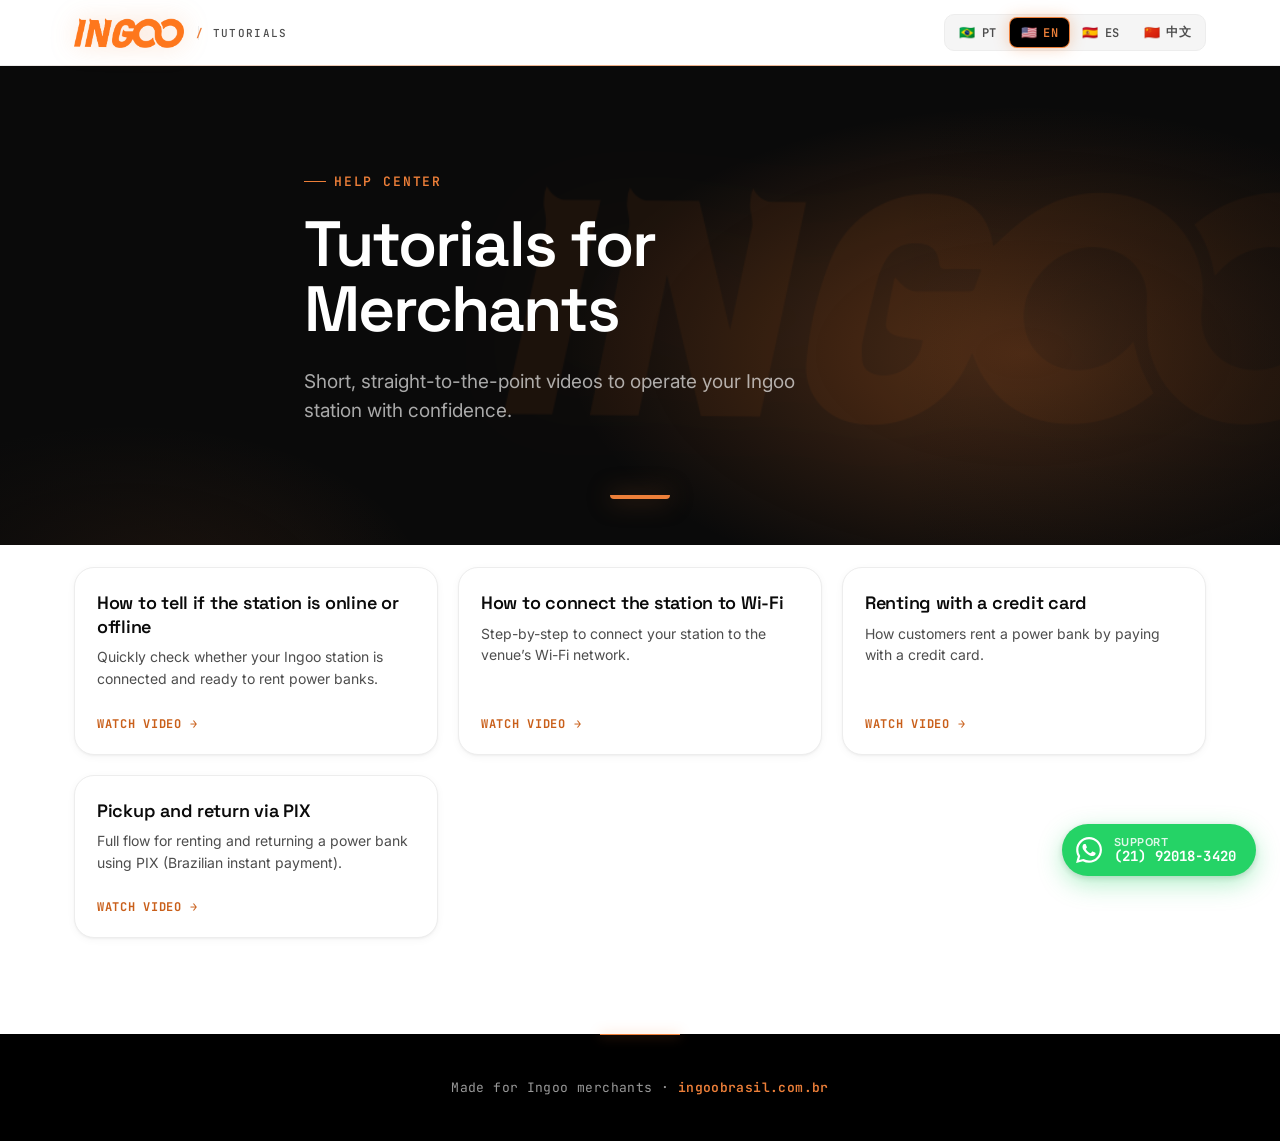
==== commit c250fc23: "Suporte WhatsApp flutuante + banner usa logo Ingoo real - FAB verde WhatsApp no canto inferior direi" ====
--- a/docs/index.html
+++ b/docs/index.html
@@ -64,6 +64,16 @@
     </div>
   </div>
 
+  <a class="support-fab" href="https://wa.me/5521920183420" target="_blank" rel="noopener" aria-label="WhatsApp suporte (21) 92018-3420">
+    <svg class="support-icon" viewBox="0 0 24 24" fill="currentColor" aria-hidden="true">
+      <path d="M17.472 14.382c-.297-.149-1.758-.867-2.03-.967-.273-.099-.471-.148-.67.15-.197.297-.767.966-.94 1.164-.173.199-.347.223-.644.075-.297-.15-1.255-.463-2.39-1.475-.883-.788-1.48-1.761-1.653-2.059-.173-.297-.018-.458.13-.606.134-.133.298-.347.446-.52.149-.174.198-.298.298-.497.099-.198.05-.371-.025-.52-.075-.149-.669-1.612-.916-2.207-.242-.579-.487-.5-.669-.51-.173-.008-.371-.01-.57-.01-.198 0-.52.074-.792.372s-1.04 1.016-1.04 2.479 1.065 2.876 1.213 3.074c.149.198 2.096 3.2 5.077 4.487.709.306 1.262.489 1.694.625.712.227 1.36.195 1.871.118.571-.085 1.758-.719 2.006-1.413.248-.694.248-1.289.173-1.413-.074-.124-.272-.198-.57-.347m-5.421 7.403h-.004a9.87 9.87 0 0 1-5.031-1.378l-.361-.214-3.741.982.998-3.648-.235-.374a9.86 9.86 0 0 1-1.51-5.26c.001-5.45 4.436-9.884 9.888-9.884 2.64 0 5.122 1.03 6.988 2.898a9.825 9.825 0 0 1 2.893 6.994c-.003 5.45-4.437 9.884-9.885 9.884m8.413-18.297A11.815 11.815 0 0 0 12.05 0C5.495 0 .16 5.335.157 11.892c0 2.096.547 4.142 1.588 5.945L.057 24l6.305-1.654a11.882 11.882 0 0 0 5.683 1.448h.005c6.554 0 11.89-5.335 11.893-11.893a11.821 11.821 0 0 0-3.48-8.413Z"/>
+    </svg>
+    <span class="support-text">
+      <span class="support-label" data-i18n="support_label">Suporte</span>
+      <span class="support-number">(21) 92018-3420</span>
+    </span>
+  </a>
+
   <footer class="site-footer">
     <div class="container">
       <p>
--- a/docs/styles.css
+++ b/docs/styles.css
@@ -142,24 +142,43 @@
 
 /* ============== HERO ============== */
 .hero {
-  background: #0a0a0a;
+  background:
+    radial-gradient(700px 380px at 80% 60%, rgba(237, 127, 57, .28) 0%, transparent 65%),
+    radial-gradient(500px 280px at 10% 110%, rgba(237, 127, 57, .14) 0%, transparent 60%),
+    #0a0a0a;
   color: #fff;
-  padding: 96px 0 120px;
+  padding: 100px 0 120px;
   position: relative;
   overflow: hidden;
+  isolation: isolate;
 }
 .hero::before {
+  /* Logo INGOO oficial como watermark gigante */
+  content: '';
+  position: absolute;
+  right: -8%;
+  top: 50%;
+  transform: translateY(-50%);
+  width: min(880px, 75%);
+  aspect-ratio: 717 / 196;
+  background: url('images/ingoo-logo.png') no-repeat center / contain;
+  opacity: .07;
+  filter: blur(.3px) drop-shadow(0 0 50px rgba(237, 127, 57, .5));
+  pointer-events: none;
+  z-index: -1;
+}
+.hero::after {
+  /* Fade nas bordas pra logo sair de cena com suavidade */
   content: '';
   position: absolute;
   inset: 0;
-  background:
-    radial-gradient(900px 500px at 20% 0%, rgba(237, 127, 57, .22) 0%, transparent 60%),
-    radial-gradient(700px 400px at 100% 100%, rgba(237, 127, 57, .14) 0%, transparent 60%);
+  background: linear-gradient(90deg, rgba(10,10,10,.7) 0%, transparent 35%, transparent 70%, rgba(10,10,10,.4) 100%);
   pointer-events: none;
+  z-index: -1;
 }
 .hero .container { position: relative; }
 .hero-inner {
-  max-width: 760px;
+  max-width: 720px;
 }
 
 .eyebrow {
@@ -470,6 +489,86 @@
   background: rgba(255,255,255,.02);
 }
 
+/* ============== SUPPORT FAB ============== */
+.support-fab {
+  position: fixed;
+  right: 24px;
+  bottom: 24px;
+  z-index: 90;
+  display: inline-flex;
+  align-items: center;
+  gap: 12px;
+  padding: 12px 20px 12px 14px;
+  background: #25D366;
+  color: #fff;
+  text-decoration: none;
+  border-radius: 999px;
+  font-family: 'Inter', system-ui, sans-serif;
+  font-size: 13px;
+  font-weight: 700;
+  box-shadow:
+    0 8px 24px rgba(37, 211, 102, .35),
+    0 2px 6px rgba(0, 0, 0, .15);
+  transition: transform .2s ease, box-shadow .2s ease, background .15s ease;
+}
+.support-fab:hover {
+  transform: translateY(-2px) scale(1.02);
+  background: #1FB855;
+  box-shadow:
+    0 12px 32px rgba(37, 211, 102, .5),
+    0 4px 10px rgba(0, 0, 0, .18);
+}
+.support-fab::before {
+  /* Pulse ring */
+  content: '';
+  position: absolute;
+  inset: -4px;
+  border-radius: 999px;
+  border: 2px solid #25D366;
+  opacity: 0;
+  animation: fab-pulse 2.4s ease-out infinite;
+  pointer-events: none;
+}
+@keyframes fab-pulse {
+  0% { opacity: .6; transform: scale(.92); }
+  100% { opacity: 0; transform: scale(1.18); }
+}
+.support-icon {
+  width: 26px;
+  height: 26px;
+  flex-shrink: 0;
+}
+.support-text {
+  display: flex;
+  flex-direction: column;
+  gap: 1px;
+  line-height: 1.1;
+}
+.support-label {
+  font-size: 11px;
+  font-weight: 600;
+  opacity: .85;
+  letter-spacing: .04em;
+  text-transform: uppercase;
+}
+.support-number {
+  font-size: 14px;
+  font-weight: 700;
+  font-family: var(--mono);
+  letter-spacing: .01em;
+}
+
+@media (max-width: 540px) {
+  .support-fab {
+    right: 16px;
+    bottom: 16px;
+    padding: 12px;
+    gap: 0;
+  }
+  .support-fab .support-text { display: none; }
+  .support-icon { width: 28px; height: 28px; }
+}
+
 /* ============== FOOTER ============== */
 .site-footer {
   background: #000;
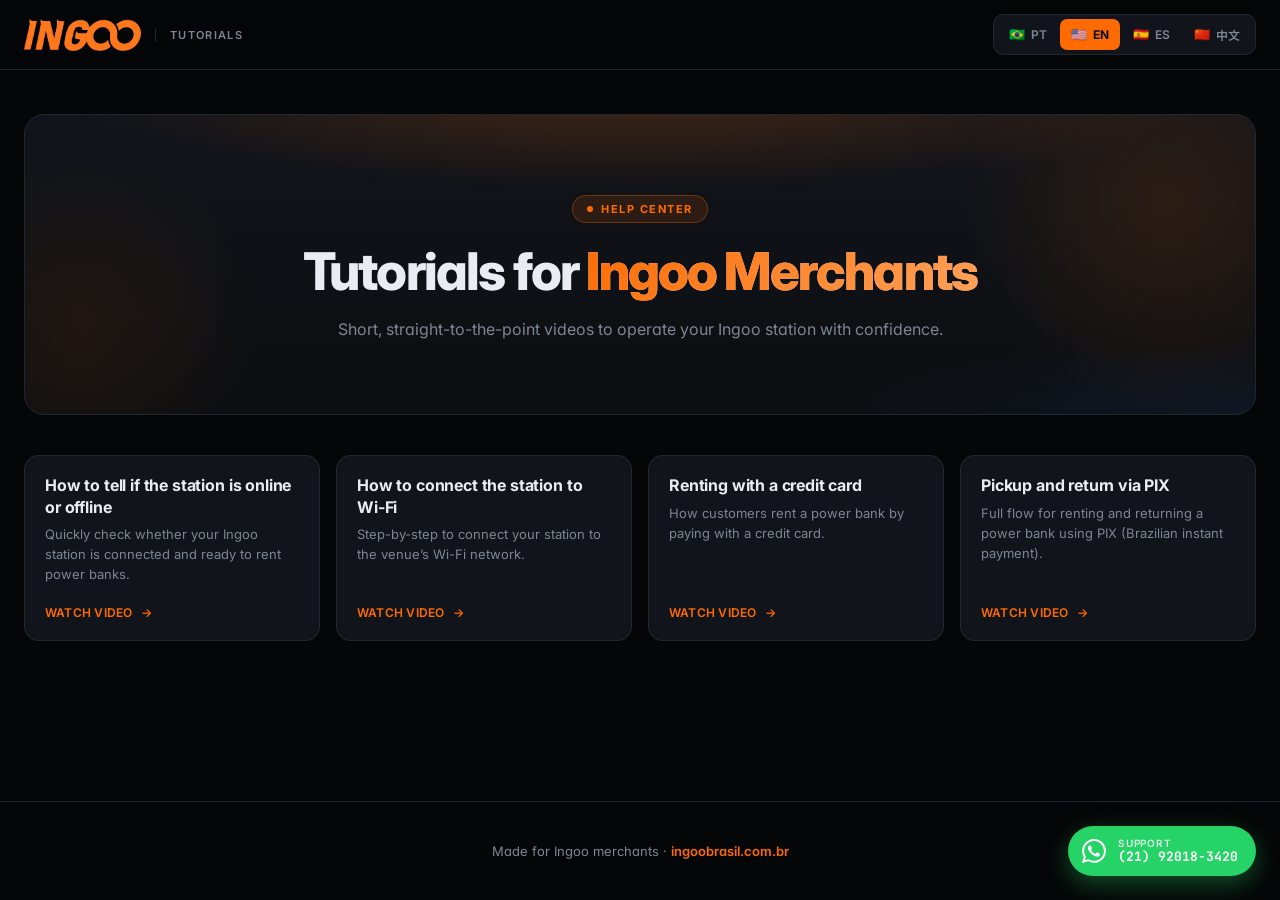
==== commit 2328e95f: "Banner refeito no estilo do operacao.superappingoo.com.br Adota o design system do dashboard irmão: " ====
--- a/docs/index.html
+++ b/docs/index.html
@@ -37,13 +37,18 @@
   </header>
 
   <main>
-    <section class="hero">
-      <div class="container hero-inner">
-        <span class="eyebrow" data-i18n="hero_eyebrow">Central de ajuda</span>
-        <h1 data-i18n="hero_title">Tutoriais para Comerciantes</h1>
-        <p class="hero-sub" data-i18n="hero_sub">
-          Vídeos curtos e diretos para operar sua máquina Ingoo com confiança.
-        </p>
+    <section class="hero-wrap">
+      <div class="container">
+        <div class="hero">
+          <span class="eyebrow">
+            <span class="pulse"></span>
+            <span data-i18n="hero_eyebrow">Central de ajuda</span>
+          </span>
+          <h1>
+            <span data-i18n="hero_title_a">Tutoriais para</span> <span class="hl" data-i18n="hero_title_b">Comerciantes Ingoo</span>
+          </h1>
+          <p data-i18n="hero_sub">Vídeos curtos e diretos para operar sua máquina Ingoo com confiança.</p>
+        </div>
       </div>
     </section>
 
--- a/docs/styles.css
+++ b/docs/styles.css
@@ -1,26 +1,21 @@
 :root {
-  /* Identidade Ingoo — laranja, preto, branco */
-  --ingoo: #ED7F39;
-  --ingoo-bright: #FF9A56;
-  --ingoo-dark: #C95F1A;
-  --ingoo-deep: #1a0d05;
-  --ingoo-soft: #FFF1E5;
-  --ingoo-tint: #FFE0C7;
-
-  --surface: #ffffff;
-  --surface-2: #ffffff;
-  --ink: #0A0A0A;
-  --ink-2: #4d4d4d;
-  --line: #EDEDED;
+  /* Tokens alinhados ao operacao.superappingoo.com.br */
+  --bg: #050607;
+  --bg2: #0c0e11;
+  --card: #11141a;
+  --card2: #161a22;
+  --border: #22262e;
+  --border-hot: #ff6b00;
+  --text: #e9edf3;
+  --muted: #7d8694;
+  --orange: #ff6b00;
+  --orange2: #ffa15a;
 
   --mono: 'JetBrains Mono', 'SF Mono', 'Menlo', monospace;
-  --display: 'Space Grotesk', 'Inter', system-ui, sans-serif;
+  --display: 'Inter', -apple-system, system-ui, sans-serif;
 
   --radius: 14px;
   --radius-lg: 20px;
-  --shadow-sm: 0 1px 2px rgba(0, 0, 0, .04), 0 2px 8px rgba(0, 0, 0, .04);
-  --shadow-md: 0 6px 16px rgba(0, 0, 0, .08), 0 16px 40px rgba(0, 0, 0, .08);
-  --glow: 0 0 0 1px rgba(237, 127, 57, .3), 0 0 32px rgba(237, 127, 57, .25);
 }
 
 * { box-sizing: border-box; }
@@ -28,43 +23,35 @@
 html, body {
   margin: 0;
   padding: 0;
-  font-family: 'Inter', 'Noto Sans SC', -apple-system, BlinkMacSystemFont, system-ui, sans-serif;
-  color: var(--ink);
-  background: var(--surface-2);
+  background: var(--bg);
+  color: var(--text);
+  font-family: 'Inter', 'Noto Sans SC', -apple-system, system-ui, sans-serif;
+  font-feature-settings: "cv02", "cv03", "cv04", "cv11";
   -webkit-font-smoothing: antialiased;
   -moz-osx-font-smoothing: grayscale;
 }
-
 html[lang="zh"] body { font-family: 'Noto Sans SC', 'Inter', system-ui, sans-serif; }
-
 body { min-height: 100vh; display: flex; flex-direction: column; }
 
+a { color: var(--orange); text-decoration: none; }
+
 .container {
-  max-width: 1180px;
+  max-width: 1280px;
   margin: 0 auto;
   padding: 0 24px;
   width: 100%;
 }
-
-main { flex: 1; }
+main { flex: 1; padding: 24px 0 40px; }
 
 /* ============== HEADER ============== */
 .site-header {
-  background: rgba(255, 255, 255, .85);
+  background: rgba(5, 6, 7, .85);
   backdrop-filter: saturate(180%) blur(14px);
   -webkit-backdrop-filter: saturate(180%) blur(14px);
   position: sticky;
   top: 0;
   z-index: 50;
-  border-bottom: 1px solid var(--line);
-}
-.site-header::after {
-  content: '';
-  position: absolute;
-  left: 0; right: 0; bottom: -1px;
-  height: 1px;
-  background: linear-gradient(90deg, transparent 0%, var(--ingoo) 50%, transparent 100%);
-  opacity: .6;
+  border-bottom: 1px solid var(--border);
 }
 .header-inner {
   display: flex;
@@ -78,42 +65,30 @@
   align-items: center;
   gap: 14px;
   text-decoration: none;
-  color: var(--ink);
+  color: var(--text);
 }
 .brand-logo {
-  height: 30px;
+  height: 32px;
   width: auto;
   display: block;
-  filter: drop-shadow(0 0 12px rgba(237, 127, 57, .25));
 }
 .brand-sub {
-  font-family: var(--mono);
   font-size: 11px;
-  font-weight: 500;
+  font-weight: 600;
+  letter-spacing: .12em;
   text-transform: uppercase;
-  letter-spacing: .12em;
-  color: var(--ink-2);
+  color: var(--muted);
   padding-left: 14px;
-  border-left: 1px solid var(--line);
-  position: relative;
-}
-.brand-sub::before {
-  content: '/';
-  position: absolute;
-  left: -3px;
-  top: 50%;
-  transform: translateY(-50%);
-  color: var(--ingoo);
-  font-weight: 700;
+  border-left: 1px solid var(--border);
 }
 
 .lang-switcher {
   display: flex;
   gap: 2px;
-  background: #f5f5f5;
-  padding: 3px;
+  background: var(--card);
+  padding: 4px;
   border-radius: 10px;
-  border: 1px solid var(--line);
+  border: 1px solid var(--border);
 }
 .lang-btn {
   display: inline-flex;
@@ -121,178 +96,158 @@
   gap: 6px;
   border: 0;
   background: transparent;
-  color: var(--ink-2);
-  padding: 6px 11px;
+  color: var(--muted);
+  padding: 7px 11px;
   border-radius: 7px;
   font-weight: 600;
   font-size: 12px;
-  font-family: var(--mono);
-  letter-spacing: .04em;
+  font-family: inherit;
   cursor: pointer;
-  transition: background .15s, color .15s, box-shadow .15s;
-}
-.lang-btn:hover { background: rgba(237, 127, 57, .1); color: var(--ingoo-dark); }
+  transition: all .15s;
+}
+.lang-btn:hover { color: var(--text); background: rgba(255,255,255,.04); }
 .lang-btn[aria-pressed="true"] {
-  background: #000;
-  color: #fff;
-  box-shadow: 0 0 0 1px var(--ingoo), 0 0 16px rgba(237, 127, 57, .4);
-}
-.lang-btn[aria-pressed="true"] span:not(.flag) { color: var(--ingoo); }
+  background: var(--orange);
+  color: #0a0a0a;
+  font-weight: 700;
+}
 .lang-btn .flag { font-size: 13px; line-height: 1; }
 
 /* ============== HERO ============== */
+.hero-wrap { padding: 20px 0 8px; }
 .hero {
+  position: relative;
+  padding: 80px 24px 72px;
+  text-align: center;
+  overflow: hidden;
+  border-radius: var(--radius-lg);
   background:
-    radial-gradient(700px 380px at 80% 60%, rgba(237, 127, 57, .28) 0%, transparent 65%),
-    radial-gradient(500px 280px at 10% 110%, rgba(237, 127, 57, .14) 0%, transparent 60%),
-    #0a0a0a;
-  color: #fff;
-  padding: 100px 0 120px;
-  position: relative;
-  overflow: hidden;
-  isolation: isolate;
+    radial-gradient(ellipse 80% 60% at 50% -10%, rgba(255, 107, 0, .22), transparent 60%),
+    radial-gradient(ellipse 60% 40% at 100% 100%, rgba(59, 130, 246, .08), transparent 60%),
+    linear-gradient(180deg, var(--card) 0%, var(--bg2) 100%);
+  border: 1px solid var(--border);
 }
 .hero::before {
-  /* Logo INGOO oficial como watermark gigante */
   content: '';
   position: absolute;
-  right: -8%;
-  top: 50%;
-  transform: translateY(-50%);
-  width: min(880px, 75%);
-  aspect-ratio: 717 / 196;
-  background: url('images/ingoo-logo.png') no-repeat center / contain;
-  opacity: .07;
-  filter: blur(.3px) drop-shadow(0 0 50px rgba(237, 127, 57, .5));
+  top: -40%;
+  right: -10%;
+  width: 420px;
+  height: 420px;
+  border-radius: 50%;
+  background: radial-gradient(circle, rgba(255, 107, 0, .12), transparent 70%);
   pointer-events: none;
-  z-index: -1;
 }
 .hero::after {
-  /* Fade nas bordas pra logo sair de cena com suavidade */
   content: '';
   position: absolute;
-  inset: 0;
-  background: linear-gradient(90deg, rgba(10,10,10,.7) 0%, transparent 35%, transparent 70%, rgba(10,10,10,.4) 100%);
+  bottom: -30%;
+  left: -10%;
+  width: 360px;
+  height: 360px;
+  border-radius: 50%;
+  background: radial-gradient(circle, rgba(255, 107, 0, .08), transparent 70%);
   pointer-events: none;
-  z-index: -1;
-}
-.hero .container { position: relative; }
-.hero-inner {
-  max-width: 720px;
-}
+}
+.hero > * { position: relative; }
 
 .eyebrow {
   display: inline-flex;
   align-items: center;
   gap: 8px;
-  color: var(--ingoo);
-  padding: 0;
-  font-size: 13px;
-  font-weight: 600;
+  font-size: 11px;
+  font-weight: 700;
   text-transform: uppercase;
   letter-spacing: .14em;
+  color: var(--orange);
+  padding: 6px 14px;
+  border-radius: 999px;
+  background: rgba(255, 107, 0, .12);
+  border: 1px solid rgba(255, 107, 0, .3);
   margin-bottom: 22px;
-  font-family: var(--mono);
-}
-.eyebrow::before {
-  content: '';
-  width: 22px;
-  height: 1px;
-  background: var(--ingoo);
+  font-family: inherit;
+}
+.eyebrow .pulse {
+  width: 6px;
+  height: 6px;
+  border-radius: 50%;
+  background: var(--orange);
+  box-shadow: 0 0 0 0 rgba(255, 107, 0, .6);
+  animation: pulse 2s infinite;
+}
+@keyframes pulse {
+  0%   { box-shadow: 0 0 0 0 rgba(255, 107, 0, .6); }
+  70%  { box-shadow: 0 0 0 8px rgba(255, 107, 0, 0); }
+  100% { box-shadow: 0 0 0 0 rgba(255, 107, 0, 0); }
 }
 
 .hero h1 {
-  font-family: var(--display);
-  font-size: clamp(38px, 6vw, 64px);
-  font-weight: 600;
-  line-height: 1.02;
-  letter-spacing: -.03em;
-  margin: 0 0 24px;
-}
-.hero-sub {
-  font-size: clamp(16px, 1.7vw, 19px);
-  line-height: 1.55;
-  color: rgba(255,255,255,.65);
-  max-width: 540px;
-  margin: 0;
-  font-weight: 400;
+  font-size: clamp(34px, 5.2vw, 52px);
+  font-weight: 800;
+  letter-spacing: -.035em;
+  margin: 0 0 16px;
+  line-height: 1.05;
+  background: linear-gradient(135deg, var(--text) 0%, var(--text) 50%, var(--orange) 110%);
+  background-clip: text;
+  -webkit-background-clip: text;
+  color: transparent;
+}
+.hero h1 .hl {
+  background: linear-gradient(135deg, var(--orange), var(--orange2));
+  background-clip: text;
+  -webkit-background-clip: text;
+  color: transparent;
+}
+.hero p {
+  color: var(--muted);
+  max-width: 620px;
+  margin: 0 auto;
+  font-size: 16px;
+  line-height: 1.65;
 }
 
 /* ============== GRID ============== */
-.grid-section {
-  padding: 72px 0 96px;
-  margin-top: -50px;
-  position: relative;
-}
-.grid-section::before {
-  content: '';
-  position: absolute;
-  top: 0;
-  left: 50%;
-  transform: translateX(-50%);
-  width: 60px;
-  height: 4px;
-  background: var(--ingoo);
-  border-radius: 0 0 4px 4px;
-  box-shadow: 0 0 24px rgba(237, 127, 57, .5);
-}
+.grid-section { padding: 32px 0 40px; }
 .tutorials-grid {
   display: grid;
-  grid-template-columns: repeat(auto-fill, minmax(290px, 1fr));
-  gap: 20px;
+  grid-template-columns: repeat(auto-fill, minmax(280px, 1fr));
+  gap: 16px;
 }
 
 .card {
-  --c-border: var(--line);
-  position: relative;
-  background: var(--surface);
+  --c-border: var(--border);
+  background: var(--card);
   border: 1px solid var(--c-border);
-  border-radius: var(--radius-lg);
+  border-radius: var(--radius);
   overflow: hidden;
   display: flex;
   flex-direction: column;
   cursor: pointer;
-  transition: transform .25s ease, border-color .25s ease, box-shadow .25s ease;
-  box-shadow: var(--shadow-sm);
+  transition: transform .2s ease, border-color .2s ease, box-shadow .2s ease;
   text-align: left;
   font-family: inherit;
   color: inherit;
   padding: 0;
   width: 100%;
 }
-.card::before {
-  /* Glow border on hover */
-  content: '';
-  position: absolute;
-  inset: -1px;
-  border-radius: var(--radius-lg);
-  padding: 1px;
-  background: linear-gradient(135deg, var(--ingoo), transparent 40%, transparent 60%, var(--ingoo));
-  -webkit-mask: linear-gradient(#000 0 0) content-box, linear-gradient(#000 0 0);
-  -webkit-mask-composite: xor;
-          mask-composite: exclude;
-  opacity: 0;
-  transition: opacity .25s ease;
-  pointer-events: none;
-}
 .card:hover {
-  transform: translateY(-4px);
-  box-shadow: 0 12px 32px rgba(0,0,0,.08), 0 0 0 1px rgba(237,127,57,.15), 0 24px 60px rgba(237,127,57,.12);
-}
-.card:hover::before { opacity: 1; }
+  transform: translateY(-3px);
+  border-color: rgba(255, 107, 0, .5);
+  box-shadow: 0 14px 40px rgba(255, 107, 0, .12);
+}
 .card-thumb {
   position: relative;
   aspect-ratio: 16 / 10;
-  background: #000;
+  background: var(--bg2);
   overflow: hidden;
-  border-bottom: 1px solid rgba(237, 127, 57, .15);
+  border-bottom: 1px solid var(--border);
 }
 .card-thumb svg.bg {
   position: absolute;
   inset: 0;
   width: 100%;
   height: 100%;
-  transition: transform .4s ease;
+  transition: transform .35s ease;
 }
 .card:hover .card-thumb svg.bg { transform: scale(1.04); }
 .card-thumb .play {
@@ -302,21 +257,19 @@
   place-items: center;
 }
 .card-thumb .play span {
-  width: 56px;
-  height: 56px;
-  background: var(--ingoo);
-  color: #000;
+  width: 54px;
+  height: 54px;
+  background: var(--orange);
+  color: #0a0a0a;
   border-radius: 50%;
   display: grid;
   place-items: center;
-  box-shadow: 0 8px 20px rgba(237, 127, 57, .4), 0 0 0 8px rgba(237, 127, 57, .12);
-  transition: transform .25s ease, background .2s, box-shadow .25s;
+  box-shadow: 0 8px 22px rgba(255, 107, 0, .35);
+  transition: transform .2s ease, background .15s;
 }
 .card:hover .play span {
-  transform: scale(1.1);
-  background: #fff;
-  color: var(--ingoo);
-  box-shadow: 0 12px 28px rgba(237, 127, 57, .6), 0 0 0 12px rgba(237, 127, 57, .18);
+  transform: scale(1.08);
+  background: var(--orange2);
 }
 .card-thumb .play span::before {
   content: '';
@@ -324,83 +277,76 @@
   width: 0;
   height: 0;
   margin-left: 4px;
-  border-left: 14px solid currentColor;
+  border-left: 13px solid currentColor;
   border-top: 9px solid transparent;
   border-bottom: 9px solid transparent;
 }
 .card-thumb .badge {
   position: absolute;
-  top: 14px;
-  left: 14px;
-  background: var(--ingoo);
-  color: #000;
+  top: 12px;
+  left: 12px;
+  background: var(--orange);
+  color: #0a0a0a;
   font-size: 10px;
   font-weight: 800;
   padding: 4px 9px;
-  border-radius: 4px;
-  letter-spacing: .12em;
+  border-radius: 999px;
+  letter-spacing: .08em;
   text-transform: uppercase;
+}
+.card-thumb .card-index {
+  position: absolute;
+  top: 12px;
+  right: 12px;
   font-family: var(--mono);
-}
-.card-thumb .card-index {
-  position: absolute;
-  top: 14px;
-  right: 14px;
-  color: rgba(255,255,255,.85);
-  font-family: var(--mono);
-  font-size: 12px;
-  font-weight: 600;
-  letter-spacing: .04em;
+  font-size: 11px;
+  font-weight: 600;
+  color: var(--muted);
   padding: 4px 8px;
-  background: rgba(0,0,0,.4);
-  border: 1px solid rgba(255,255,255,.15);
-  border-radius: 4px;
+  background: rgba(5, 6, 7, .6);
+  border: 1px solid var(--border);
+  border-radius: 6px;
   backdrop-filter: blur(4px);
 }
 .card-thumb .card-index em {
   font-style: normal;
-  color: var(--ingoo);
+  color: var(--orange);
   margin-left: 1px;
 }
 .card-body {
-  padding: 22px 22px 22px;
+  padding: 18px 20px 20px;
   display: flex;
   flex-direction: column;
-  gap: 8px;
+  gap: 6px;
   flex: 1;
 }
 .card-title {
-  font-family: var(--display);
-  font-size: 18px;
-  font-weight: 600;
-  line-height: 1.3;
+  font-size: 16px;
+  font-weight: 700;
+  line-height: 1.35;
   margin: 0;
-  letter-spacing: -.015em;
-  color: var(--ink);
+  letter-spacing: -.01em;
+  color: var(--text);
 }
 .card-desc {
   margin: 0;
-  color: var(--ink-2);
-  font-size: 14px;
+  color: var(--muted);
+  font-size: 13px;
   line-height: 1.55;
 }
 .card-foot {
   margin-top: auto;
-  padding-top: 18px;
+  padding-top: 14px;
   display: flex;
   align-items: center;
   gap: 8px;
-  color: var(--ingoo-dark);
-  font-weight: 700;
+  color: var(--orange);
+  font-weight: 600;
   font-size: 12px;
-  font-family: var(--mono);
-  letter-spacing: .06em;
+  letter-spacing: .02em;
   text-transform: uppercase;
 }
-.card-foot .arrow {
-  display: inline-block;
-  transition: transform .25s ease;
-}
+.card-foot .arrow { display: inline-block; transition: transform .2s ease; }
 .card:hover .card-foot .arrow { transform: translateX(4px); }
 
 /* ============== MODAL ============== */
@@ -417,12 +363,13 @@
 .modal-backdrop {
   position: absolute;
   inset: 0;
-  background: rgba(0, 0, 0, .8);
+  background: rgba(5, 6, 7, .82);
   backdrop-filter: blur(8px);
 }
 .modal-content {
   position: relative;
-  background: #000;
+  background: var(--card);
+  border: 1px solid var(--border);
   border-radius: 18px;
   overflow: hidden;
   width: 100%;
@@ -430,7 +377,7 @@
   max-height: 90vh;
   display: flex;
   flex-direction: column;
-  box-shadow: 0 0 0 1px rgba(237, 127, 57, .3), 0 30px 80px rgba(237, 127, 57, .15), 0 30px 80px rgba(0,0,0,.5);
+  box-shadow: 0 30px 80px rgba(0,0,0,.6);
   animation: pop .25s cubic-bezier(.2, .9, .3, 1.2);
 }
 @keyframes pop {
@@ -438,31 +385,21 @@
   to { transform: scale(1) translateY(0); opacity: 1; }
 }
 .modal-title {
-  color: #fff;
+  color: var(--text);
   margin: 0;
   padding: 18px 56px 18px 22px;
   font-size: 15px;
   font-weight: 600;
-  font-family: var(--display);
-  background: rgba(255,255,255,.03);
-  border-bottom: 1px solid rgba(237, 127, 57, .15);
-  position: relative;
-}
-.modal-title::before {
-  content: '';
-  position: absolute;
-  left: 0; bottom: -1px;
-  width: 50%;
-  height: 1px;
-  background: linear-gradient(90deg, var(--ingoo) 0%, transparent 100%);
+  background: var(--card2);
+  border-bottom: 1px solid var(--border);
 }
 .modal-close {
   position: absolute;
   top: 10px;
   right: 12px;
-  background: rgba(255,255,255,.08);
-  border: 1px solid rgba(255,255,255,.12);
-  color: #fff;
+  background: rgba(255,255,255,.06);
+  border: 1px solid var(--border);
+  color: var(--text);
   width: 34px;
   height: 34px;
   border-radius: 8px;
@@ -470,9 +407,9 @@
   line-height: 1;
   cursor: pointer;
   z-index: 2;
-  transition: background .15s, border-color .15s, color .15s;
-}
-.modal-close:hover { background: var(--ingoo); border-color: var(--ingoo); color: #000; }
+  transition: all .15s;
+}
+.modal-close:hover { background: var(--orange); border-color: var(--orange); color: #0a0a0a; }
 #modalVideo {
   width: 100%;
   max-height: 70vh;
@@ -480,13 +417,11 @@
   display: block;
 }
 .modal-hint {
-  color: rgba(255,255,255,.55);
+  color: var(--muted);
   margin: 0;
   padding: 12px 22px 16px;
   font-size: 12px;
-  font-family: var(--mono);
-  letter-spacing: .03em;
-  background: rgba(255,255,255,.02);
+  background: var(--card2);
 }
 
 /* ============== SUPPORT FAB ============== */
@@ -498,108 +433,65 @@
   display: inline-flex;
   align-items: center;
   gap: 12px;
-  padding: 12px 20px 12px 14px;
+  padding: 12px 18px 12px 14px;
   background: #25D366;
   color: #fff;
   text-decoration: none;
   border-radius: 999px;
-  font-family: 'Inter', system-ui, sans-serif;
+  font-family: inherit;
   font-size: 13px;
   font-weight: 700;
   box-shadow:
     0 8px 24px rgba(37, 211, 102, .35),
-    0 2px 6px rgba(0, 0, 0, .15);
+    0 2px 6px rgba(0, 0, 0, .2);
   transition: transform .2s ease, box-shadow .2s ease, background .15s ease;
 }
 .support-fab:hover {
-  transform: translateY(-2px) scale(1.02);
+  transform: translateY(-2px);
   background: #1FB855;
   box-shadow:
     0 12px 32px rgba(37, 211, 102, .5),
-    0 4px 10px rgba(0, 0, 0, .18);
-}
-.support-fab::before {
-  /* Pulse ring */
-  content: '';
-  position: absolute;
-  inset: -4px;
-  border-radius: 999px;
-  border: 2px solid #25D366;
-  opacity: 0;
-  animation: fab-pulse 2.4s ease-out infinite;
-  pointer-events: none;
-}
-@keyframes fab-pulse {
-  0% { opacity: .6; transform: scale(.92); }
-  100% { opacity: 0; transform: scale(1.18); }
-}
-.support-icon {
-  width: 26px;
-  height: 26px;
-  flex-shrink: 0;
-}
-.support-text {
-  display: flex;
-  flex-direction: column;
-  gap: 1px;
-  line-height: 1.1;
-}
+    0 4px 10px rgba(0, 0, 0, .25);
+  color: #fff;
+}
+.support-icon { width: 24px; height: 24px; flex-shrink: 0; }
+.support-text { display: flex; flex-direction: column; gap: 1px; line-height: 1.1; color: #fff; }
 .support-label {
-  font-size: 11px;
+  font-size: 10px;
   font-weight: 600;
   opacity: .85;
-  letter-spacing: .04em;
+  letter-spacing: .08em;
   text-transform: uppercase;
 }
 .support-number {
-  font-size: 14px;
+  font-size: 13px;
   font-weight: 700;
   font-family: var(--mono);
-  letter-spacing: .01em;
-}
-
-@media (max-width: 540px) {
-  .support-fab {
-    right: 16px;
-    bottom: 16px;
-    padding: 12px;
-    gap: 0;
-  }
+}
+
+/* ============== FOOTER ============== */
+.site-footer {
+  background: var(--bg);
+  color: var(--muted);
+  padding: 28px 0;
+  font-size: 13px;
+  text-align: center;
+  border-top: 1px solid var(--border);
+}
+.site-footer a { color: var(--orange); font-weight: 600; }
+.site-footer a:hover { color: var(--orange2); }
+
+@media (max-width: 640px) {
+  .hero { padding: 56px 20px 48px; border-radius: 16px; }
+  .hero h1 { font-size: 30px; }
+  .hero p { font-size: 14px; }
+  .grid-section { padding: 20px 0 32px; }
+  .header-inner { padding: 12px 16px; }
+  .brand-logo { height: 26px; }
+  .brand-sub { display: none; }
+  .lang-btn { padding: 6px 9px; font-size: 11px; }
+  .lang-btn .flag { display: none; }
+  .support-fab { right: 16px; bottom: 16px; padding: 12px; gap: 0; }
   .support-fab .support-text { display: none; }
   .support-icon { width: 28px; height: 28px; }
 }
-
-/* ============== FOOTER ============== */
-.site-footer {
-  background: #000;
-  color: rgba(255,255,255,.6);
-  padding: 32px 0;
-  font-size: 13px;
-  text-align: center;
-  font-family: var(--mono);
-  letter-spacing: .03em;
-  position: relative;
-}
-.site-footer::before {
-  content: '';
-  position: absolute;
-  left: 50%;
-  top: 0;
-  transform: translateX(-50%);
-  width: 80px;
-  height: 1px;
-  background: var(--ingoo);
-  box-shadow: 0 0 12px var(--ingoo);
-}
-.site-footer a { color: var(--ingoo); text-decoration: none; font-weight: 600; }
-.site-footer a:hover { color: #fff; text-decoration: underline; }
-
-@media (max-width: 540px) {
-  .hero { padding: 64px 0 88px; }
-  .grid-section { padding: 48px 0 64px; }
-  .header-inner { padding: 12px 16px; }
-  .brand-logo { height: 24px; }
-  .brand-sub { display: none; }
-  .lang-btn { padding: 5px 8px; font-size: 11px; }
-  .lang-btn .flag { display: none; }
-}
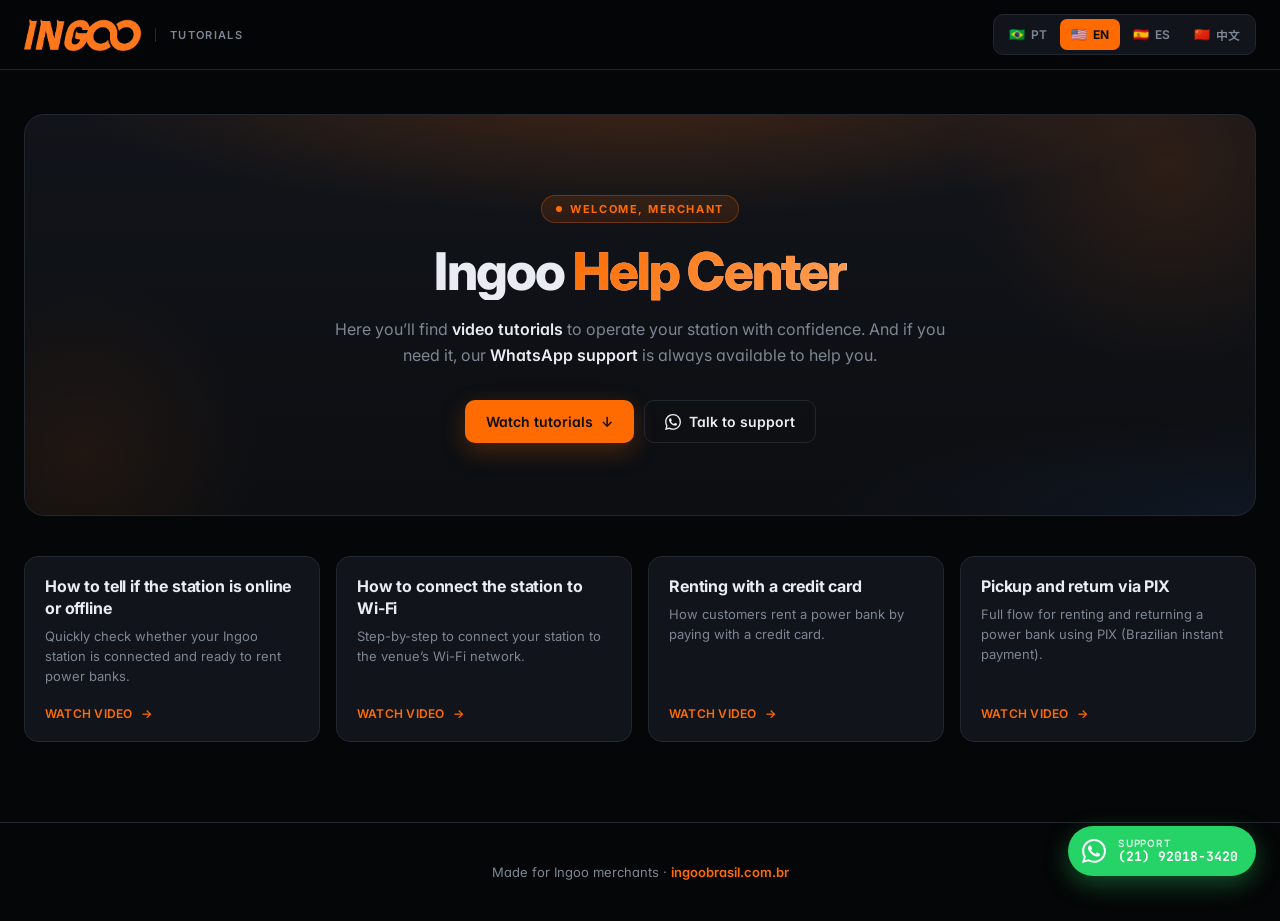
==== commit 6fc57fb5: "Boas-vindas no hero + CTAs (ver tutoriais / WhatsApp) + CNAME - Eyebrow: 'Bem-vindo, comerciante' na" ====
--- a/docs/index.html
+++ b/docs/index.html
@@ -42,17 +42,29 @@
         <div class="hero">
           <span class="eyebrow">
             <span class="pulse"></span>
-            <span data-i18n="hero_eyebrow">Central de ajuda</span>
+            <span data-i18n="hero_eyebrow">Bem-vindo, comerciante</span>
           </span>
           <h1>
-            <span data-i18n="hero_title_a">Tutoriais para</span> <span class="hl" data-i18n="hero_title_b">Comerciantes Ingoo</span>
+            <span data-i18n="hero_title_a">Central de Ajuda</span> <span class="hl" data-i18n="hero_title_b">Ingoo</span>
           </h1>
-          <p data-i18n="hero_sub">Vídeos curtos e diretos para operar sua máquina Ingoo com confiança.</p>
+          <p data-i18n="hero_sub">Aqui você encontra <b>tutoriais em vídeo</b> para operar sua máquina com confiança. E se precisar, nosso <b>suporte no WhatsApp</b> está sempre disponível para ajudar você.</p>
+          <div class="hero-cta">
+            <a class="btn btn-primary" href="#tutoriais">
+              <span data-i18n="cta_watch">Ver tutoriais</span>
+              <span class="arrow">↓</span>
+            </a>
+            <a class="btn btn-ghost" href="https://wa.me/5521920183420" target="_blank" rel="noopener">
+              <svg viewBox="0 0 24 24" fill="currentColor" width="16" height="16" aria-hidden="true">
+                <path d="M17.472 14.382c-.297-.149-1.758-.867-2.03-.967-.273-.099-.471-.148-.67.15-.197.297-.767.966-.94 1.164-.173.199-.347.223-.644.075-.297-.15-1.255-.463-2.39-1.475-.883-.788-1.48-1.761-1.653-2.059-.173-.297-.018-.458.13-.606.134-.133.298-.347.446-.52.149-.174.198-.298.298-.497.099-.198.05-.371-.025-.52-.075-.149-.669-1.612-.916-2.207-.242-.579-.487-.5-.669-.51-.173-.008-.371-.01-.57-.01-.198 0-.52.074-.792.372s-1.04 1.016-1.04 2.479 1.065 2.876 1.213 3.074c.149.198 2.096 3.2 5.077 4.487.709.306 1.262.489 1.694.625.712.227 1.36.195 1.871.118.571-.085 1.758-.719 2.006-1.413.248-.694.248-1.289.173-1.413-.074-.124-.272-.198-.57-.347m-5.421 7.403h-.004a9.87 9.87 0 0 1-5.031-1.378l-.361-.214-3.741.982.998-3.648-.235-.374a9.86 9.86 0 0 1-1.51-5.26c.001-5.45 4.436-9.884 9.888-9.884 2.64 0 5.122 1.03 6.988 2.898a9.825 9.825 0 0 1 2.893 6.994c-.003 5.45-4.437 9.884-9.885 9.884m8.413-18.297A11.815 11.815 0 0 0 12.05 0C5.495 0 .16 5.335.157 11.892c0 2.096.547 4.142 1.588 5.945L.057 24l6.305-1.654a11.882 11.882 0 0 0 5.683 1.448h.005c6.554 0 11.89-5.335 11.893-11.893a11.821 11.821 0 0 0-3.48-8.413Z"/>
+              </svg>
+              <span data-i18n="cta_support">Falar com suporte</span>
+            </a>
+          </div>
         </div>
       </div>
     </section>
 
-    <section class="grid-section">
+    <section class="grid-section" id="tutoriais">
       <div class="container">
         <div class="tutorials-grid" id="tutorialsGrid"></div>
       </div>
--- a/docs/styles.css
+++ b/docs/styles.css
@@ -205,6 +205,53 @@
   font-size: 16px;
   line-height: 1.65;
 }
+.hero p b { color: var(--text); font-weight: 600; }
+
+.hero-cta {
+  display: inline-flex;
+  align-items: center;
+  gap: 10px;
+  margin-top: 32px;
+  flex-wrap: wrap;
+  justify-content: center;
+}
+.btn {
+  display: inline-flex;
+  align-items: center;
+  gap: 8px;
+  padding: 12px 20px;
+  border-radius: 10px;
+  font-family: inherit;
+  font-weight: 600;
+  font-size: 14px;
+  cursor: pointer;
+  text-decoration: none;
+  border: 1px solid transparent;
+  transition: all .18s ease;
+}
+.btn-primary {
+  background: var(--orange);
+  color: #0a0a0a;
+  box-shadow: 0 8px 24px rgba(255, 107, 0, .25);
+}
+.btn-primary:hover {
+  background: var(--orange2);
+  transform: translateY(-1px);
+  box-shadow: 0 12px 32px rgba(255, 107, 0, .35);
+  color: #0a0a0a;
+}
+.btn-primary .arrow { transition: transform .2s; }
+.btn-primary:hover .arrow { transform: translateY(2px); }
+.btn-ghost {
+  background: transparent;
+  color: var(--text);
+  border-color: var(--border);
+}
+.btn-ghost:hover {
+  border-color: var(--orange);
+  color: var(--orange);
+  background: rgba(255, 107, 0, .06);
+}
 
 /* ============== GRID ============== */
 .grid-section { padding: 32px 0 40px; }
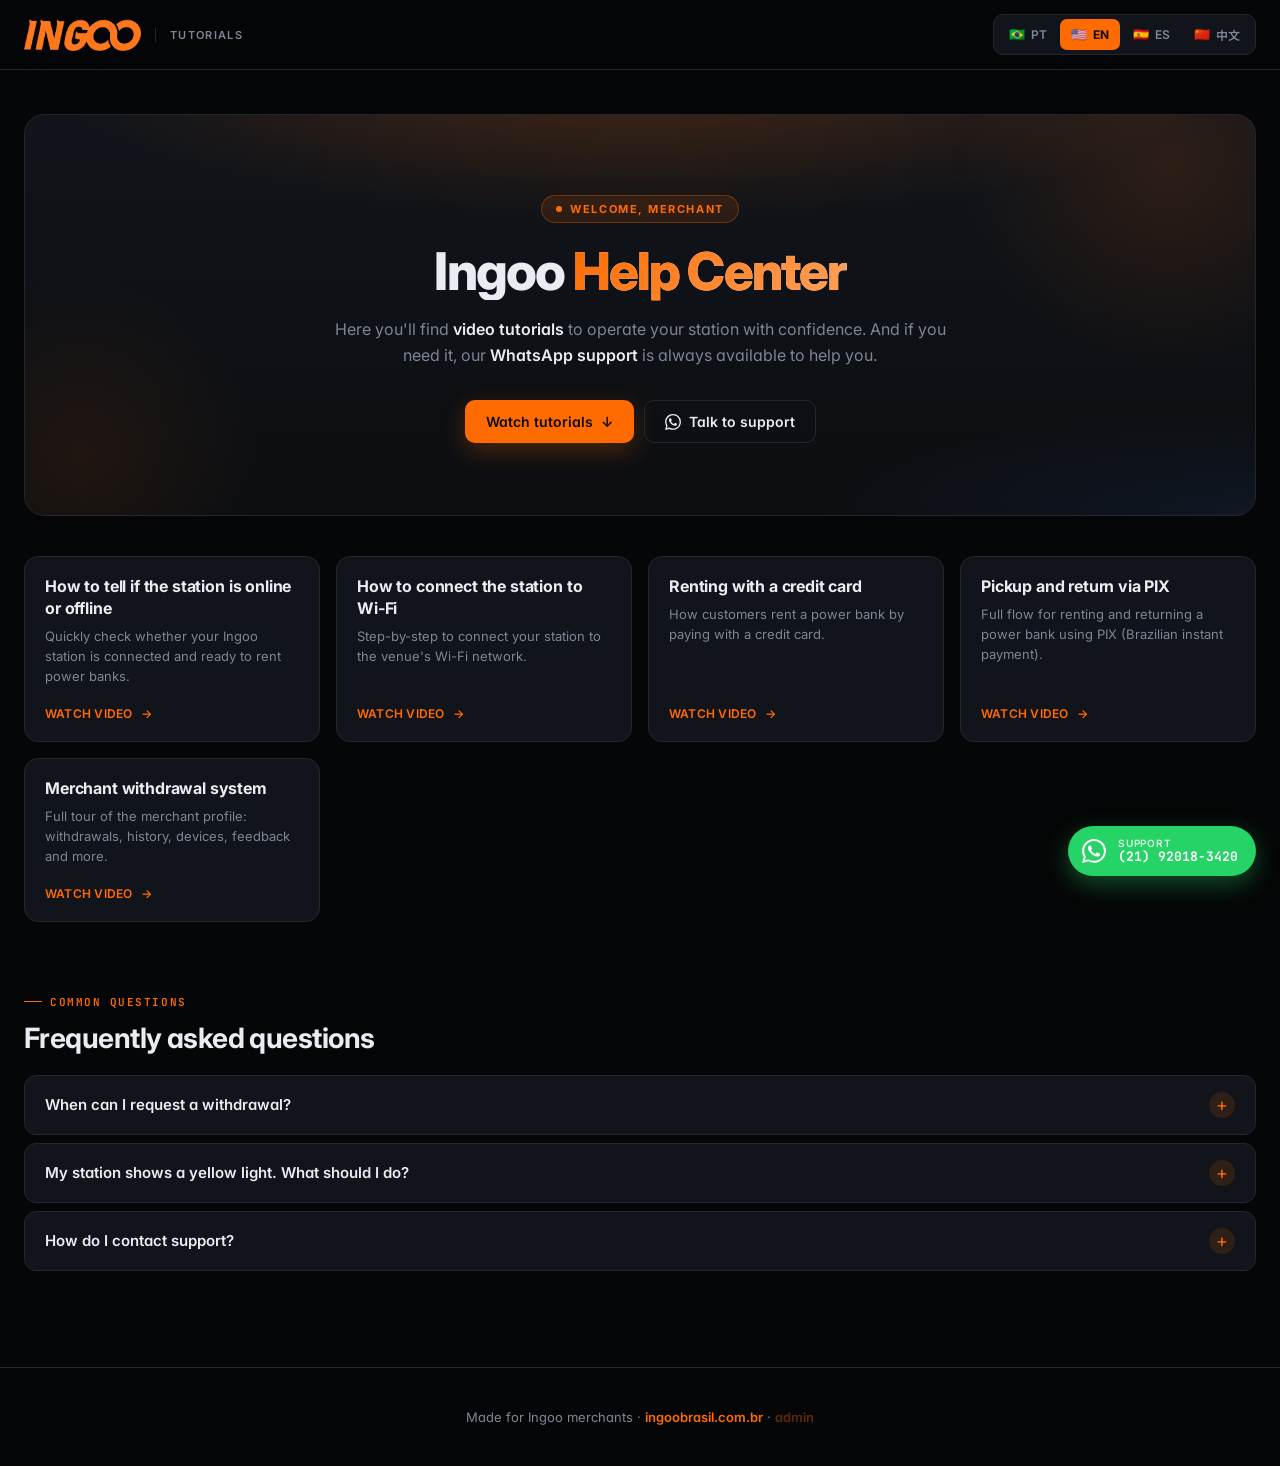
==== commit 440c4c7d: "Admin dashboard + FAQ + tutorial saque comerciante - Conteúdo migrado para docs/data/content.json (t" ====
--- a/docs/index.html
+++ b/docs/index.html
@@ -53,7 +53,7 @@
               <span data-i18n="cta_watch">Ver tutoriais</span>
               <span class="arrow">↓</span>
             </a>
-            <a class="btn btn-ghost" href="https://wa.me/5521920183420" target="_blank" rel="noopener">
+            <a class="btn btn-ghost" data-support-link href="https://wa.me/5521920183420" target="_blank" rel="noopener">
               <svg viewBox="0 0 24 24" fill="currentColor" width="16" height="16" aria-hidden="true">
                 <path d="M17.472 14.382c-.297-.149-1.758-.867-2.03-.967-.273-.099-.471-.148-.67.15-.197.297-.767.966-.94 1.164-.173.199-.347.223-.644.075-.297-.15-1.255-.463-2.39-1.475-.883-.788-1.48-1.761-1.653-2.059-.173-.297-.018-.458.13-.606.134-.133.298-.347.446-.52.149-.174.198-.298.298-.497.099-.198.05-.371-.025-.52-.075-.149-.669-1.612-.916-2.207-.242-.579-.487-.5-.669-.51-.173-.008-.371-.01-.57-.01-.198 0-.52.074-.792.372s-1.04 1.016-1.04 2.479 1.065 2.876 1.213 3.074c.149.198 2.096 3.2 5.077 4.487.709.306 1.262.489 1.694.625.712.227 1.36.195 1.871.118.571-.085 1.758-.719 2.006-1.413.248-.694.248-1.289.173-1.413-.074-.124-.272-.198-.57-.347m-5.421 7.403h-.004a9.87 9.87 0 0 1-5.031-1.378l-.361-.214-3.741.982.998-3.648-.235-.374a9.86 9.86 0 0 1-1.51-5.26c.001-5.45 4.436-9.884 9.888-9.884 2.64 0 5.122 1.03 6.988 2.898a9.825 9.825 0 0 1 2.893 6.994c-.003 5.45-4.437 9.884-9.885 9.884m8.413-18.297A11.815 11.815 0 0 0 12.05 0C5.495 0 .16 5.335.157 11.892c0 2.096.547 4.142 1.588 5.945L.057 24l6.305-1.654a11.882 11.882 0 0 0 5.683 1.448h.005c6.554 0 11.89-5.335 11.893-11.893a11.821 11.821 0 0 0-3.48-8.413Z"/>
               </svg>
@@ -67,6 +67,14 @@
     <section class="grid-section" id="tutoriais">
       <div class="container">
         <div class="tutorials-grid" id="tutorialsGrid"></div>
+      </div>
+    </section>
+
+    <section class="faq-section" id="faqSection">
+      <div class="container">
+        <span class="section-eyebrow" data-i18n="faq_eyebrow">Dúvidas comuns</span>
+        <h2 class="section-title" data-i18n="faq_title">Perguntas frequentes</h2>
+        <div class="faq-list" id="faqList"></div>
       </div>
     </section>
   </main>
@@ -96,11 +104,11 @@
       <p>
         <span data-i18n="footer_made">Feito para os comerciantes Ingoo</span>
         · <a href="https://ingoobrasil.com.br" target="_blank" rel="noopener">ingoobrasil.com.br</a>
+        · <a href="admin.html" class="admin-link">admin</a>
       </p>
     </div>
   </footer>
 
-  <script src="i18n.js"></script>
   <script src="app.js"></script>
 </body>
 </html>
--- a/docs/styles.css
+++ b/docs/styles.css
@@ -396,6 +396,83 @@
 .card-foot .arrow { display: inline-block; transition: transform .2s ease; }
 .card:hover .card-foot .arrow { transform: translateX(4px); }
 
+/* ============== FAQ ============== */
+.faq-section {
+  padding: 24px 0 56px;
+}
+.section-eyebrow {
+  display: inline-flex;
+  align-items: center;
+  gap: 8px;
+  font-family: var(--mono);
+  font-size: 11px;
+  font-weight: 600;
+  text-transform: uppercase;
+  letter-spacing: .14em;
+  color: var(--orange);
+  margin-bottom: 12px;
+}
+.section-eyebrow::before {
+  content: '';
+  width: 18px;
+  height: 1px;
+  background: var(--orange);
+}
+.section-title {
+  font-family: var(--display);
+  font-size: clamp(22px, 3vw, 28px);
+  font-weight: 700;
+  letter-spacing: -.02em;
+  margin: 0 0 20px;
+  color: var(--text);
+}
+.faq-list {
+  display: flex;
+  flex-direction: column;
+  gap: 8px;
+}
+.faq-item {
+  background: var(--card);
+  border: 1px solid var(--border);
+  border-radius: 12px;
+  overflow: hidden;
+  transition: border-color .2s;
+}
+.faq-item[open] { border-color: rgba(255, 107, 0, .4); }
+.faq-item summary {
+  list-style: none;
+  cursor: pointer;
+  padding: 16px 20px;
+  display: flex;
+  align-items: center;
+  justify-content: space-between;
+  gap: 16px;
+  font-weight: 600;
+  font-size: 15px;
+  color: var(--text);
+}
+.faq-item summary::-webkit-details-marker { display: none; }
+.faq-icon {
+  width: 26px;
+  height: 26px;
+  border-radius: 50%;
+  background: rgba(255, 107, 0, .12);
+  color: var(--orange);
+  display: grid;
+  place-items: center;
+  font-size: 18px;
+  font-weight: 400;
+  transition: transform .2s, background .2s;
+  flex-shrink: 0;
+}
+.faq-item[open] .faq-icon { transform: rotate(45deg); background: var(--orange); color: #0a0a0a; }
+.faq-answer {
+  padding: 0 20px 18px;
+  color: var(--muted);
+  font-size: 14px;
+  line-height: 1.6;
+}
+
 /* ============== MODAL ============== */
 .modal {
   position: fixed;
@@ -527,6 +604,8 @@
 }
 .site-footer a { color: var(--orange); font-weight: 600; }
 .site-footer a:hover { color: var(--orange2); }
+.site-footer .admin-link { opacity: .35; }
+.site-footer .admin-link:hover { opacity: 1; }
 
 @media (max-width: 640px) {
   .hero { padding: 56px 20px 48px; border-radius: 16px; }
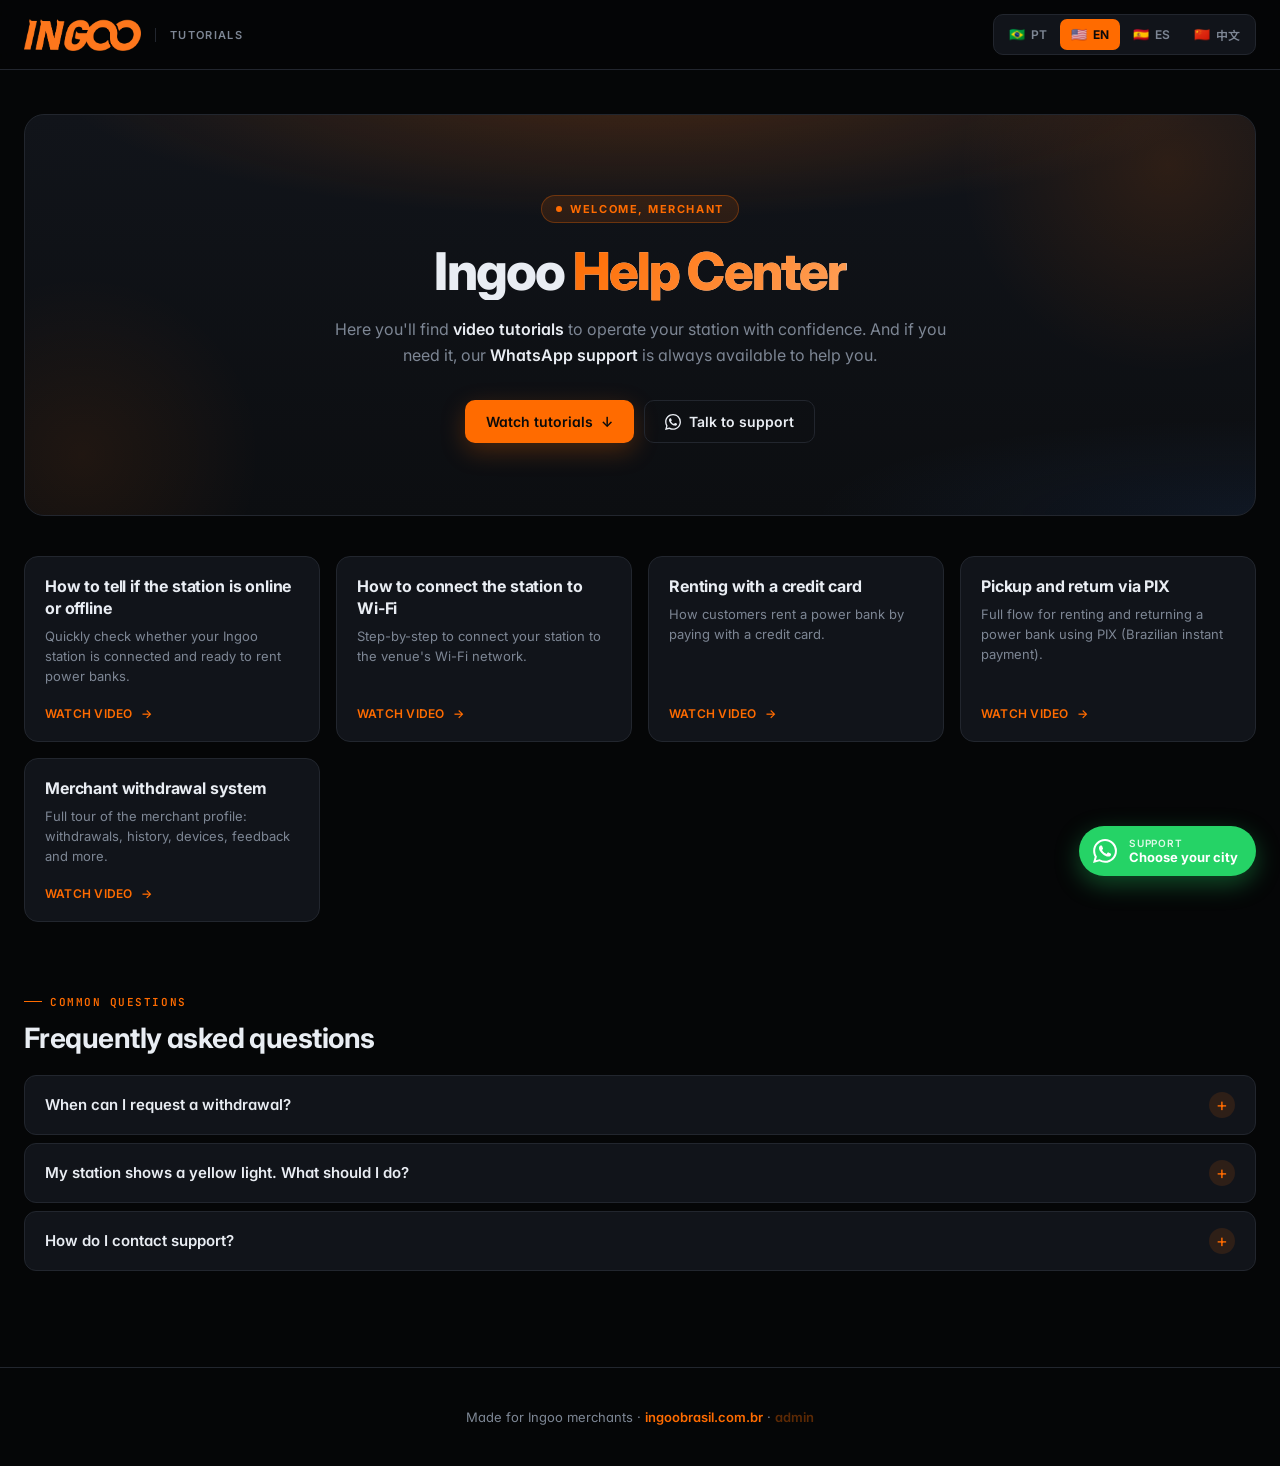
==== commit 66f51617: "Login user/senha (Cloudflare Worker) + popover de suporte por cidade Worker (worker/): - src/index.j" ====
--- a/docs/index.html
+++ b/docs/index.html
@@ -53,12 +53,12 @@
               <span data-i18n="cta_watch">Ver tutoriais</span>
               <span class="arrow">↓</span>
             </a>
-            <a class="btn btn-ghost" data-support-link href="https://wa.me/5521920183420" target="_blank" rel="noopener">
+            <button type="button" class="btn btn-ghost" data-support-trigger>
               <svg viewBox="0 0 24 24" fill="currentColor" width="16" height="16" aria-hidden="true">
                 <path d="M17.472 14.382c-.297-.149-1.758-.867-2.03-.967-.273-.099-.471-.148-.67.15-.197.297-.767.966-.94 1.164-.173.199-.347.223-.644.075-.297-.15-1.255-.463-2.39-1.475-.883-.788-1.48-1.761-1.653-2.059-.173-.297-.018-.458.13-.606.134-.133.298-.347.446-.52.149-.174.198-.298.298-.497.099-.198.05-.371-.025-.52-.075-.149-.669-1.612-.916-2.207-.242-.579-.487-.5-.669-.51-.173-.008-.371-.01-.57-.01-.198 0-.52.074-.792.372s-1.04 1.016-1.04 2.479 1.065 2.876 1.213 3.074c.149.198 2.096 3.2 5.077 4.487.709.306 1.262.489 1.694.625.712.227 1.36.195 1.871.118.571-.085 1.758-.719 2.006-1.413.248-.694.248-1.289.173-1.413-.074-.124-.272-.198-.57-.347m-5.421 7.403h-.004a9.87 9.87 0 0 1-5.031-1.378l-.361-.214-3.741.982.998-3.648-.235-.374a9.86 9.86 0 0 1-1.51-5.26c.001-5.45 4.436-9.884 9.888-9.884 2.64 0 5.122 1.03 6.988 2.898a9.825 9.825 0 0 1 2.893 6.994c-.003 5.45-4.437 9.884-9.885 9.884m8.413-18.297A11.815 11.815 0 0 0 12.05 0C5.495 0 .16 5.335.157 11.892c0 2.096.547 4.142 1.588 5.945L.057 24l6.305-1.654a11.882 11.882 0 0 0 5.683 1.448h.005c6.554 0 11.89-5.335 11.893-11.893a11.821 11.821 0 0 0-3.48-8.413Z"/>
               </svg>
               <span data-i18n="cta_support">Falar com suporte</span>
-            </a>
+            </button>
           </div>
         </div>
       </div>
@@ -89,15 +89,23 @@
     </div>
   </div>
 
-  <a class="support-fab" href="https://wa.me/5521920183420" target="_blank" rel="noopener" aria-label="WhatsApp suporte (21) 92018-3420">
-    <svg class="support-icon" viewBox="0 0 24 24" fill="currentColor" aria-hidden="true">
-      <path d="M17.472 14.382c-.297-.149-1.758-.867-2.03-.967-.273-.099-.471-.148-.67.15-.197.297-.767.966-.94 1.164-.173.199-.347.223-.644.075-.297-.15-1.255-.463-2.39-1.475-.883-.788-1.48-1.761-1.653-2.059-.173-.297-.018-.458.13-.606.134-.133.298-.347.446-.52.149-.174.198-.298.298-.497.099-.198.05-.371-.025-.52-.075-.149-.669-1.612-.916-2.207-.242-.579-.487-.5-.669-.51-.173-.008-.371-.01-.57-.01-.198 0-.52.074-.792.372s-1.04 1.016-1.04 2.479 1.065 2.876 1.213 3.074c.149.198 2.096 3.2 5.077 4.487.709.306 1.262.489 1.694.625.712.227 1.36.195 1.871.118.571-.085 1.758-.719 2.006-1.413.248-.694.248-1.289.173-1.413-.074-.124-.272-.198-.57-.347m-5.421 7.403h-.004a9.87 9.87 0 0 1-5.031-1.378l-.361-.214-3.741.982.998-3.648-.235-.374a9.86 9.86 0 0 1-1.51-5.26c.001-5.45 4.436-9.884 9.888-9.884 2.64 0 5.122 1.03 6.988 2.898a9.825 9.825 0 0 1 2.893 6.994c-.003 5.45-4.437 9.884-9.885 9.884m8.413-18.297A11.815 11.815 0 0 0 12.05 0C5.495 0 .16 5.335.157 11.892c0 2.096.547 4.142 1.588 5.945L.057 24l6.305-1.654a11.882 11.882 0 0 0 5.683 1.448h.005c6.554 0 11.89-5.335 11.893-11.893a11.821 11.821 0 0 0-3.48-8.413Z"/>
-    </svg>
-    <span class="support-text">
-      <span class="support-label" data-i18n="support_label">Suporte</span>
-      <span class="support-number">(21) 92018-3420</span>
-    </span>
-  </a>
+  <div class="support-wrap" id="supportWrap">
+    <div class="support-popover" id="supportPopover" hidden>
+      <div class="support-popover-head">
+        <span data-i18n="support_choose_city">Escolha sua cidade</span>
+      </div>
+      <div class="support-popover-list" id="supportCityList"></div>
+    </div>
+    <button class="support-fab" type="button" id="supportFab" aria-label="Suporte WhatsApp" aria-expanded="false">
+      <svg class="support-icon" viewBox="0 0 24 24" fill="currentColor" aria-hidden="true">
+        <path d="M17.472 14.382c-.297-.149-1.758-.867-2.03-.967-.273-.099-.471-.148-.67.15-.197.297-.767.966-.94 1.164-.173.199-.347.223-.644.075-.297-.15-1.255-.463-2.39-1.475-.883-.788-1.48-1.761-1.653-2.059-.173-.297-.018-.458.13-.606.134-.133.298-.347.446-.52.149-.174.198-.298.298-.497.099-.198.05-.371-.025-.52-.075-.149-.669-1.612-.916-2.207-.242-.579-.487-.5-.669-.51-.173-.008-.371-.01-.57-.01-.198 0-.52.074-.792.372s-1.04 1.016-1.04 2.479 1.065 2.876 1.213 3.074c.149.198 2.096 3.2 5.077 4.487.709.306 1.262.489 1.694.625.712.227 1.36.195 1.871.118.571-.085 1.758-.719 2.006-1.413.248-.694.248-1.289.173-1.413-.074-.124-.272-.198-.57-.347m-5.421 7.403h-.004a9.87 9.87 0 0 1-5.031-1.378l-.361-.214-3.741.982.998-3.648-.235-.374a9.86 9.86 0 0 1-1.51-5.26c.001-5.45 4.436-9.884 9.888-9.884 2.64 0 5.122 1.03 6.988 2.898a9.825 9.825 0 0 1 2.893 6.994c-.003 5.45-4.437 9.884-9.885 9.884m8.413-18.297A11.815 11.815 0 0 0 12.05 0C5.495 0 .16 5.335.157 11.892c0 2.096.547 4.142 1.588 5.945L.057 24l6.305-1.654a11.882 11.882 0 0 0 5.683 1.448h.005c6.554 0 11.89-5.335 11.893-11.893a11.821 11.821 0 0 0-3.48-8.413Z"/>
+      </svg>
+      <span class="support-text">
+        <span class="support-label" data-i18n="support_label">Suporte</span>
+        <span class="support-sub" data-i18n="support_choose_city">Escolha sua cidade</span>
+      </span>
+    </button>
+  </div>
 
   <footer class="site-footer">
     <div class="container">
--- a/docs/styles.css
+++ b/docs/styles.css
@@ -549,11 +549,13 @@
 }
 
 /* ============== SUPPORT FAB ============== */
-.support-fab {
+.support-wrap {
   position: fixed;
   right: 24px;
   bottom: 24px;
   z-index: 90;
+}
+.support-fab {
   display: inline-flex;
   align-items: center;
   gap: 12px;
@@ -561,10 +563,12 @@
   background: #25D366;
   color: #fff;
   text-decoration: none;
+  border: 0;
   border-radius: 999px;
   font-family: inherit;
   font-size: 13px;
   font-weight: 700;
+  cursor: pointer;
   box-shadow:
     0 8px 24px rgba(37, 211, 102, .35),
     0 2px 6px rgba(0, 0, 0, .2);
@@ -579,7 +583,7 @@
   color: #fff;
 }
 .support-icon { width: 24px; height: 24px; flex-shrink: 0; }
-.support-text { display: flex; flex-direction: column; gap: 1px; line-height: 1.1; color: #fff; }
+.support-text { display: flex; flex-direction: column; gap: 1px; line-height: 1.1; color: #fff; text-align: left; }
 .support-label {
   font-size: 10px;
   font-weight: 600;
@@ -587,11 +591,68 @@
   letter-spacing: .08em;
   text-transform: uppercase;
 }
-.support-number {
+.support-sub {
   font-size: 13px;
   font-weight: 700;
+  font-family: inherit;
+}
+
+.support-popover {
+  position: absolute;
+  right: 0;
+  bottom: calc(100% + 12px);
+  min-width: 260px;
+  background: var(--card);
+  border: 1px solid var(--border);
+  border-radius: 14px;
+  box-shadow: 0 20px 50px rgba(0,0,0,.4);
+  overflow: hidden;
+  opacity: 0;
+  transform: translateY(8px) scale(.96);
+  transform-origin: bottom right;
+  transition: opacity .18s ease, transform .18s ease;
+  pointer-events: none;
+}
+.support-popover.open {
+  opacity: 1;
+  transform: translateY(0) scale(1);
+  pointer-events: auto;
+}
+.support-popover-head {
+  padding: 12px 16px;
   font-family: var(--mono);
-}
+  font-size: 11px;
+  text-transform: uppercase;
+  letter-spacing: .12em;
+  color: var(--muted);
+  border-bottom: 1px solid var(--border);
+}
+.support-city {
+  display: flex;
+  align-items: center;
+  justify-content: space-between;
+  gap: 12px;
+  padding: 12px 16px;
+  text-decoration: none;
+  color: var(--text);
+  border-bottom: 1px solid var(--border);
+  transition: background .15s, color .15s;
+}
+.support-city:last-child { border-bottom: 0; }
+.support-city:hover {
+  background: rgba(37, 211, 102, .08);
+  color: #25D366;
+}
+.support-city-name {
+  font-weight: 600;
+  font-size: 14px;
+}
+.support-city-num {
+  font-family: var(--mono);
+  font-size: 13px;
+  color: var(--muted);
+}
+.support-city:hover .support-city-num { color: #25D366; }
 
 /* ============== FOOTER ============== */
 .site-footer {
@@ -617,7 +678,9 @@
   .brand-sub { display: none; }
   .lang-btn { padding: 6px 9px; font-size: 11px; }
   .lang-btn .flag { display: none; }
-  .support-fab { right: 16px; bottom: 16px; padding: 12px; gap: 0; }
+  .support-wrap { right: 16px; bottom: 16px; }
+  .support-fab { padding: 12px; gap: 0; }
   .support-fab .support-text { display: none; }
   .support-icon { width: 28px; height: 28px; }
-}
+  .support-popover { min-width: 240px; }
+}
